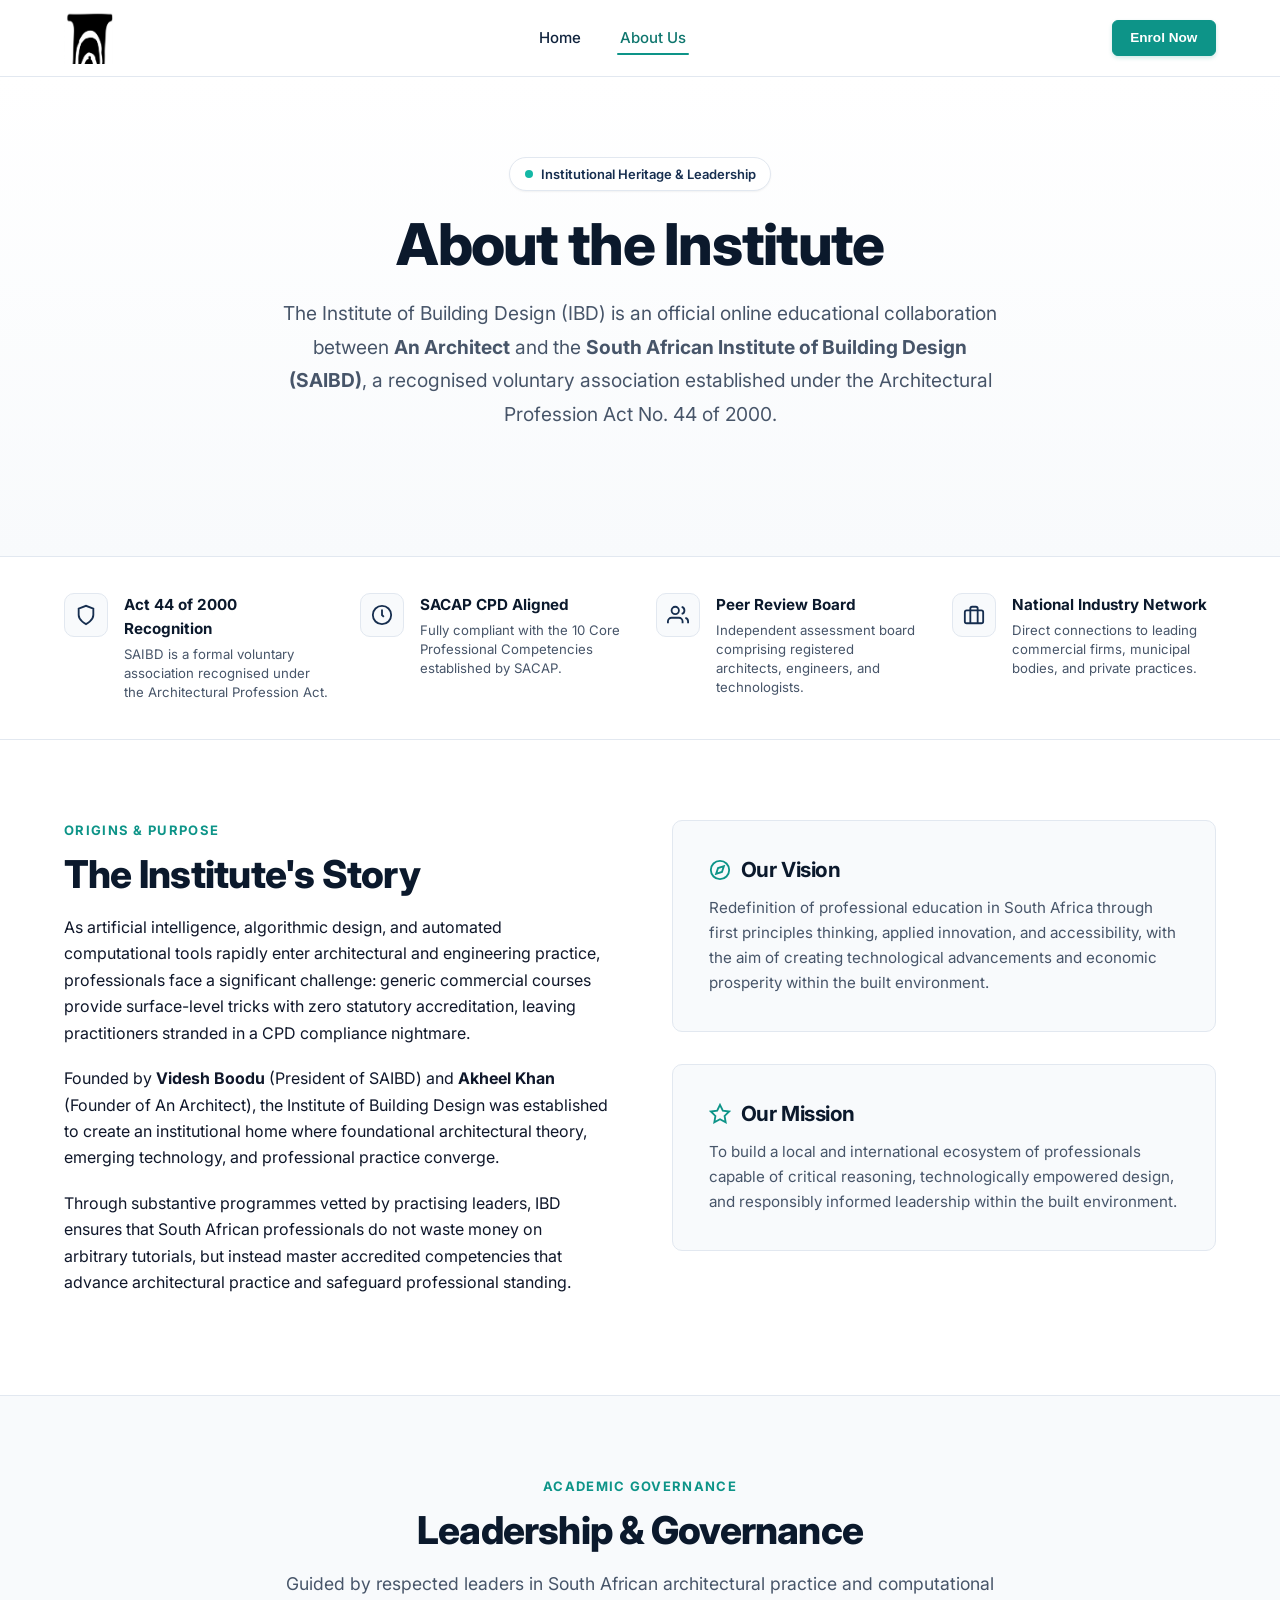
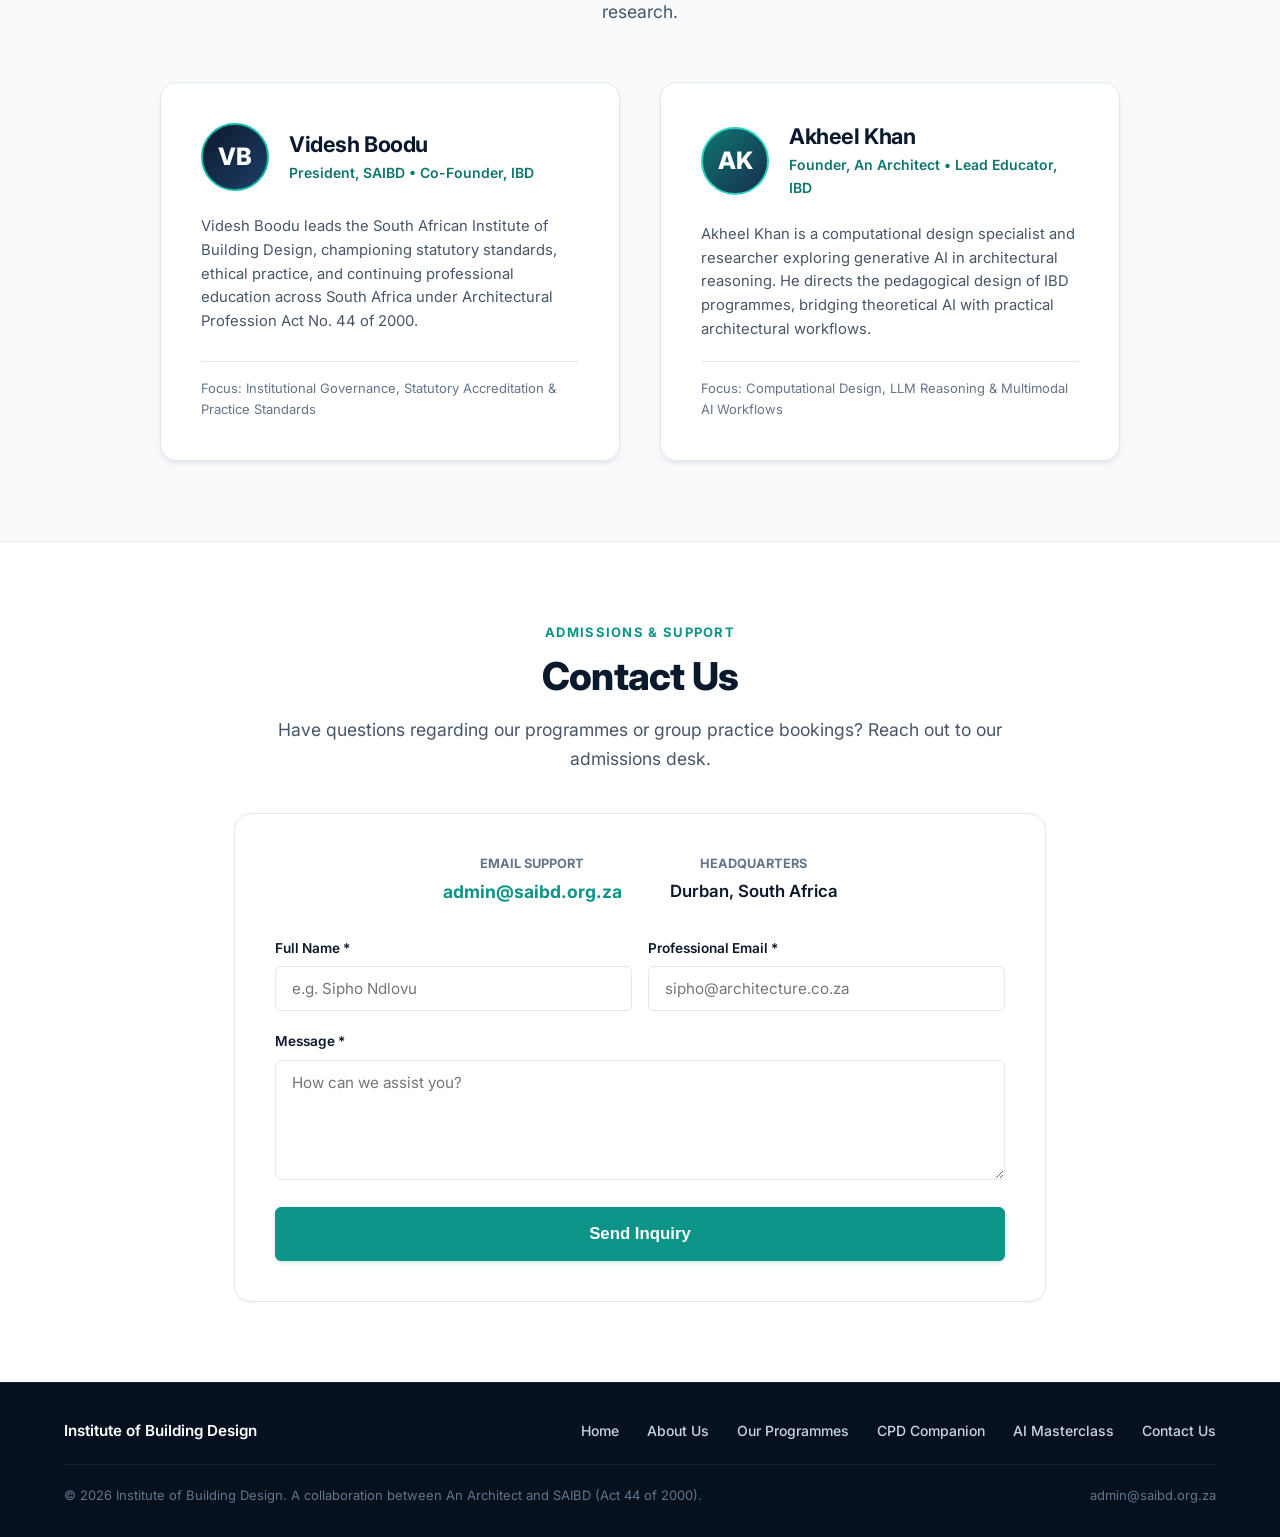
==== about.html @ e6e6883b "Add files via upload" ====
<!DOCTYPE html>
<html lang="en">
<head>
  <meta charset="utf-8">
  <meta name="viewport" content="width=device-width, initial-scale=1, viewport-fit=cover">
  <title>About Us | Institute of Building Design | Collaboration with SAIBD</title>
  <meta name="description" content="Learn about the Institute of Building Design (IBD), an official online educational collaboration between An Architect and the South African Institute of Building Design (SAIBD).">
  <link rel="preconnect" href="https://fonts.googleapis.com">
  <link rel="preconnect" href="https://fonts.gstatic.com" crossorigin>
  <link href="https://fonts.googleapis.com/css2?family=Inter:wght@400;500;600;700;800&display=swap" rel="stylesheet">
  <link rel="stylesheet" href="css/style.css">
</head>
<body>

  <!-- Clean Header: Only Logo on Left, Only Home / About Us / Enrol Now on Right -->
  <header class="site-header">
    <div class="container header-main">
      <a href="index.html" class="brand-logo" aria-label="Institute of Building Design Home">
        <img src="Logo.png" alt="Institute of Building Design Logo" width="160" height="52">
      </a>

      <nav aria-label="Main Navigation">
        <ul class="nav-menu">
          <li><a href="index.html" class="nav-link">Home</a></li>
          <li><a href="about.html" class="nav-link active">About Us</a></li>
        </ul>
      </nav>

      <div class="nav-actions">
        <button class="btn btn-teal btn-sm" data-checkout-trigger="cpd-companion" id="nav-enrol-btn">Enrol Now</button>
        <button class="mobile-toggle" aria-label="Open Mobile Menu">
          <svg width="24" height="24" viewBox="0 0 24 24" fill="none" stroke="currentColor" stroke-width="2">
            <line x1="3" y1="12" x2="21" y2="12"></line>
            <line x1="3" y1="6" x2="21" y2="6"></line>
            <line x1="3" y1="18" x2="21" y2="18"></line>
          </svg>
        </button>
      </div>
    </div>
  </header>

  <!-- Mobile Drawer -->
  <div class="mobile-nav" role="dialog" aria-modal="true" aria-label="Mobile Navigation Drawer">
    <div class="mobile-nav-panel">
      <div class="mobile-nav-header">
        <img src="Logo.png" alt="Logo" style="height:44px;width:auto;">
        <button class="mobile-close" aria-label="Close Mobile Menu" style="background:none;border:none;font-size:1.5rem;cursor:pointer;">&times;</button>
      </div>
      <ul class="mobile-nav-links">
        <li><a href="index.html">Home</a></li>
        <li><a href="about.html" style="color:var(--teal-600);">About Us</a></li>
        <li><a href="#contact">Contact Us</a></li>
      </ul>
      <div style="margin-top:auto;display:flex;flex-direction:column;gap:0.75rem;">
        <button class="btn btn-teal btn-block" data-checkout-trigger="cpd-companion">Enrol Now</button>
        <p style="margin-top:0.75rem;font-size:0.8rem;color:var(--text-light);text-align:center;">
          SAIBD & An Architect Collaboration
        </p>
      </div>
    </div>
  </div>

  <main>
    <!-- About Hero -->
    <section class="hero-wrapper" style="padding:4rem 0 4.5rem;">
      <div class="container hero-content-centered">
        <div class="hero-kicker" style="margin-bottom:1.25rem;">
          <span class="hero-kicker-dot"></span>
          <span>Institutional Heritage & Leadership</span>
        </div>
        <h1 class="hero-title">About the Institute</h1>
        <p class="hero-desc">
          The Institute of Building Design (IBD) is an official online educational collaboration between <strong>An Architect</strong> and the <strong>South African Institute of Building Design (SAIBD)</strong>, a recognised voluntary association established under the Architectural Profession Act No. 44 of 2000.
        </p>
      </div>
    </section>

    <!-- Trust Signals Bar -->
    <section class="trust-bar" id="credentials">
      <div class="container trust-grid">
        <div class="trust-card">
          <div class="trust-icon-box">
            <svg width="22" height="22" viewBox="0 0 24 24" fill="none" stroke="currentColor" stroke-width="2"><path d="M12 22s8-4 8-10V5l-8-3-8 3v7c0 6 8 10 8 10z"></path></svg>
          </div>
          <div>
            <strong>Act 44 of 2000 Recognition</strong>
            <span>SAIBD is a formal voluntary association recognised under the Architectural Profession Act.</span>
          </div>
        </div>
        <div class="trust-card">
          <div class="trust-icon-box">
            <svg width="22" height="22" viewBox="0 0 24 24" fill="none" stroke="currentColor" stroke-width="2"><circle cx="12" cy="12" r="10"></circle><polyline points="12 6 12 12 14 14"></polyline></svg>
          </div>
          <div>
            <strong>SACAP CPD Aligned</strong>
            <span>Fully compliant with the 10 Core Professional Competencies established by SACAP.</span>
          </div>
        </div>
        <div class="trust-card">
          <div class="trust-icon-box">
            <svg width="22" height="22" viewBox="0 0 24 24" fill="none" stroke="currentColor" stroke-width="2"><path d="M17 21v-2a4 4 0 0 0-4-4H5a4 4 0 0 0-4 4v2"></path><circle cx="9" cy="7" r="4"></circle><path d="M23 21v-2a4 4 0 0 0-3-3.87"></path><path d="M16 3.13a4 4 0 0 1 0 7.75"></path></svg>
          </div>
          <div>
            <strong>Peer Review Board</strong>
            <span>Independent assessment board comprising registered architects, engineers, and technologists.</span>
          </div>
        </div>
        <div class="trust-card">
          <div class="trust-icon-box">
            <svg width="22" height="22" viewBox="0 0 24 24" fill="none" stroke="currentColor" stroke-width="2"><rect x="2" y="7" width="20" height="14" rx="2" ry="2"></rect><path d="M16 21V5a2 2 0 0 0-2-2h-4a2 2 0 0 0-2 2v16"></path></svg>
          </div>
          <div>
            <strong>National Industry Network</strong>
            <span>Direct connections to leading commercial firms, municipal bodies, and private practices.</span>
          </div>
        </div>
      </div>
    </section>

    <!-- Story, Vision & Mission -->
    <section class="section">
      <div class="container">
        <div style="display:grid;grid-template-columns:1fr 1fr;gap:4rem;">
          <div>
            <span class="section-eyebrow">Origins & Purpose</span>
            <h2 class="section-title">The Institute's Story</h2>
            <p>
              As artificial intelligence, algorithmic design, and automated computational tools rapidly enter architectural and engineering practice, professionals face a significant challenge: generic commercial courses provide surface-level tricks with zero statutory accreditation, leaving practitioners stranded in a CPD compliance nightmare.
            </p>
            <p>
              Founded by <strong>Videsh Boodu</strong> (President of SAIBD) and <strong>Akheel Khan</strong> (Founder of An Architect), the Institute of Building Design was established to create an institutional home where foundational architectural theory, emerging technology, and professional practice converge.
            </p>
            <p>
              Through substantive programmes vetted by practising leaders, IBD ensures that South African professionals do not waste money on arbitrary tutorials, but instead master accredited competencies that advance architectural practice and safeguard professional standing.
            </p>
          </div>

          <div>
            <div style="background-color:var(--bg-subtle);border:1px solid var(--border-light);border-radius:var(--radius-md);padding:2.25rem;margin-bottom:2rem;">
              <h3 style="font-size:1.3rem;color:var(--navy-900);margin-bottom:0.75rem;display:flex;align-items:center;gap:0.6rem;">
                <svg width="22" height="22" viewBox="0 0 24 24" fill="none" stroke="var(--teal-600)" stroke-width="2"><circle cx="12" cy="12" r="10"></circle><polygon points="16.24 7.76 14.12 14.12 7.76 16.24 9.88 9.88 16.24 7.76"></polygon></svg>
                Our Vision
              </h3>
              <p style="font-size:0.95rem;color:var(--text-muted);margin-bottom:0;">
                Redefinition of professional education in South Africa through first principles thinking, applied innovation, and accessibility, with the aim of creating technological advancements and economic prosperity within the built environment.
              </p>
            </div>

            <div style="background-color:var(--bg-subtle);border:1px solid var(--border-light);border-radius:var(--radius-md);padding:2.25rem;">
              <h3 style="font-size:1.3rem;color:var(--navy-900);margin-bottom:0.75rem;display:flex;align-items:center;gap:0.6rem;">
                <svg width="22" height="22" viewBox="0 0 24 24" fill="none" stroke="var(--teal-600)" stroke-width="2"><polygon points="12 2 15.09 8.26 22 9.27 17 14.14 18.18 21.02 12 17.77 5.82 21.02 7 14.14 2 9.27 8.91 8.26 12 2"></polygon></svg>
                Our Mission
              </h3>
              <p style="font-size:0.95rem;color:var(--text-muted);margin-bottom:0;">
                To build a local and international ecosystem of professionals capable of critical reasoning, technologically empowered design, and responsibly informed leadership within the built environment.
              </p>
            </div>
          </div>
        </div>
      </div>
    </section>

    <!-- Leadership & Faculty -->
    <section class="section section-alt" id="leadership">
      <div class="container">
        <div class="section-header">
          <span class="section-eyebrow">Academic Governance</span>
          <h2 class="section-title">Leadership & Governance</h2>
          <p class="section-subtitle">
            Guided by respected leaders in South African architectural practice and computational research.
          </p>
        </div>

        <div style="display:grid;grid-template-columns:1fr 1fr;gap:2.5rem;max-width:960px;margin:0 auto;">
          <div style="background:#FFFFFF;border:1px solid var(--border-light);border-radius:var(--radius-lg);padding:2.5rem;box-shadow:var(--shadow-md);display:flex;flex-direction:column;">
            <div style="display:flex;align-items:center;gap:1.25rem;margin-bottom:1.5rem;">
              <div style="width:68px;height:68px;border-radius:50%;background:linear-gradient(135deg, var(--navy-900), var(--navy-700));color:#FFFFFF;display:flex;align-items:center;justify-content:center;font-weight:800;font-size:1.5rem;border:2px solid var(--teal-500);flex-shrink:0;">
                VB
              </div>
              <div>
                <h3 style="font-size:1.35rem;margin-bottom:0.25rem;">Videsh Boodu</h3>
                <span style="font-size:0.875rem;font-weight:600;color:var(--teal-700);display:block;">President, SAIBD • Co-Founder, IBD</span>
              </div>
            </div>
            <p style="font-size:0.925rem;color:var(--text-muted);line-height:1.6;margin-bottom:1.25rem;">
              Videsh Boodu leads the South African Institute of Building Design, championing statutory standards, ethical practice, and continuing professional education across South Africa under Architectural Profession Act No. 44 of 2000.
            </p>
            <div style="margin-top:auto;padding-top:1rem;border-top:1px solid var(--border-light);font-size:0.8125rem;color:var(--text-light);">
              Focus: Institutional Governance, Statutory Accreditation & Practice Standards
            </div>
          </div>

          <div style="background:#FFFFFF;border:1px solid var(--border-light);border-radius:var(--radius-lg);padding:2.5rem;box-shadow:var(--shadow-md);display:flex;flex-direction:column;">
            <div style="display:flex;align-items:center;gap:1.25rem;margin-bottom:1.5rem;">
              <div style="width:68px;height:68px;border-radius:50%;background:linear-gradient(135deg, var(--teal-700), var(--navy-800));color:#FFFFFF;display:flex;align-items:center;justify-content:center;font-weight:800;font-size:1.5rem;border:2px solid var(--teal-400);flex-shrink:0;">
                AK
              </div>
              <div>
                <h3 style="font-size:1.35rem;margin-bottom:0.25rem;">Akheel Khan</h3>
                <span style="font-size:0.875rem;font-weight:600;color:var(--teal-700);display:block;">Founder, An Architect • Lead Educator, IBD</span>
              </div>
            </div>
            <p style="font-size:0.925rem;color:var(--text-muted);line-height:1.6;margin-bottom:1.25rem;">
              Akheel Khan is a computational design specialist and researcher exploring generative AI in architectural reasoning. He directs the pedagogical design of IBD programmes, bridging theoretical AI with practical architectural workflows.
            </p>
            <div style="margin-top:auto;padding-top:1rem;border-top:1px solid var(--border-light);font-size:0.8125rem;color:var(--text-light);">
              Focus: Computational Design, LLM Reasoning & Multimodal AI Workflows
            </div>
          </div>
        </div>
      </div>
    </section>

    <!-- CONTACT US SECTION AT THE BOTTOM (Clean, No Urgent EFT Box) -->
    <section class="section" id="contact">
      <div class="container" style="max-width:860px;">
        <div style="text-align:center;margin-bottom:2.5rem;">
          <span class="section-eyebrow">Admissions & Support</span>
          <h2 class="section-title">Contact Us</h2>
          <p class="section-subtitle">
            Have questions regarding our programmes or group practice bookings? Reach out to our admissions desk.
          </p>
        </div>

        <div style="background:#FFFFFF;border:1px solid var(--border-light);border-radius:var(--radius-lg);padding:2.5rem;box-shadow:var(--shadow-sm);">
          <div style="display:flex;justify-content:center;gap:3rem;flex-wrap:wrap;margin-bottom:2rem;text-align:center;">
            <div>
              <span style="font-size:0.8rem;text-transform:uppercase;color:var(--text-light);font-weight:700;display:block;margin-bottom:0.25rem;">Email Support</span>
              <a href="mailto:admin@saibd.org.za" style="font-size:1.1rem;font-weight:700;">admin@saibd.org.za</a>
            </div>
            <div>
              <span style="font-size:0.8rem;text-transform:uppercase;color:var(--text-light);font-weight:700;display:block;margin-bottom:0.25rem;">Headquarters</span>
              <span style="font-size:1.05rem;color:var(--navy-900);font-weight:600;">Durban, South Africa</span>
            </div>
          </div>

          <form id="institute-contact-form">
            <div style="display:grid;grid-template-columns:1fr 1fr;gap:1rem;">
              <div class="form-group">
                <label class="form-label" for="contact-name">Full Name *</label>
                <input type="text" id="contact-name" class="form-control" placeholder="e.g. Sipho Ndlovu" required>
              </div>

              <div class="form-group">
                <label class="form-label" for="contact-email">Professional Email *</label>
                <input type="email" id="contact-email" class="form-control" placeholder="sipho@architecture.co.za" required>
              </div>
            </div>

            <div class="form-group">
              <label class="form-label" for="contact-message">Message *</label>
              <textarea id="contact-message" class="form-control" placeholder="How can we assist you?" required></textarea>
            </div>

            <button type="submit" class="btn btn-teal btn-block btn-lg">Send Inquiry</button>
            <div id="contact-form-response"></div>
          </form>
        </div>
      </div>
    </section>
  </main>

  <!-- Compact Footer (No Logo) -->
  <footer class="site-footer">
    <div class="container">
      <div class="footer-compact">
        <div style="font-weight:600;color:#FFFFFF;font-size:0.95rem;">
          Institute of Building Design
        </div>
        <div class="footer-nav-links">
          <a href="index.html">Home</a>
          <a href="about.html">About Us</a>
          <a href="index.html#programmes">Our Programmes</a>
          <a href="cpd-companion.html">CPD Companion</a>
          <a href="ai-in-the-built-environment.html">AI Masterclass</a>
          <a href="#contact">Contact Us</a>
        </div>
      </div>

      <div class="footer-bottom-copy">
        <div>
          © 2026 Institute of Building Design. A collaboration between An Architect and SAIBD (Act 44 of 2000).
        </div>
        <div>
          <a href="mailto:admin@saibd.org.za" style="color:var(--text-light);">admin@saibd.org.za</a>
        </div>
      </div>
    </div>
  </footer>

  <script src="js/main.js"></script>
</body>
</html>
---- css/style.css ----
/* ==========================================================================
   INSTITUTE OF BUILDING DESIGN (IBD) — DESIGN SYSTEM & STYLESHEET
   Colours: Crisp White, Navy Blue (#0B192C, #132A4A), Teal (#0D9488, #0F766E)
   Typography: Inter (Clean, Academic, Trustworthy)
   ========================================================================== */

:root {
  /* Brand Palette */
  --navy-950: #06101E;
  --navy-900: #0B192C;
  --navy-850: #10233D;
  --navy-800: #162E4F;
  --navy-700: #1E3E66;
  --navy-600: #2C5282;

  --teal-700: #0F766E;
  --teal-600: #0D9488;
  --teal-500: #14B8A6;
  --teal-400: #2DD4BF;
  --teal-100: #CCFBF1;
  --teal-50:  #F0FDFA;

  /* Neutrals & Surfaces */
  --bg-white: #FFFFFF;
  --bg-subtle: #F8FAFC;
  --bg-card: #FFFFFF;
  --bg-alt: #F1F5F9;
  
  --text-main: #0F172A;
  --text-muted: #475569;
  --text-light: #64748B;
  --text-on-dark: #F8FAFC;
  --text-on-dark-muted: #CBD5E1;

  --border-light: #E2E8F0;
  --border-subtle: #EDF2F7;
  --border-dark: #1E3A5F;

  --gold-500: #D97706;
  --gold-100: #FEF3C7;

  /* Shadows */
  --shadow-sm: 0 1px 2px 0 rgba(0, 0, 0, 0.05);
  --shadow-md: 0 4px 6px -1px rgba(11, 25, 44, 0.07), 0 2px 4px -2px rgba(11, 25, 44, 0.05);
  --shadow-lg: 0 10px 15px -3px rgba(11, 25, 44, 0.09), 0 4px 6px -4px rgba(11, 25, 44, 0.04);
  --shadow-xl: 0 20px 25px -5px rgba(11, 25, 44, 0.12), 0 8px 10px -6px rgba(11, 25, 44, 0.06);

  /* Layout */
  --container-max: 1200px;
  --radius-sm: 6px;
  --radius-md: 10px;
  --radius-lg: 16px;
  --radius-full: 9999px;

  --header-height: 76px;
}

/* Base Reset */
*, *::before, *::after {
  box-sizing: border-box;
  margin: 0;
  padding: 0;
}

html {
  font-family: 'Inter', system-ui, -apple-system, BlinkMacSystemFont, "Segoe UI", Roboto, sans-serif;
  color: var(--text-main);
  background-color: var(--bg-white);
  line-height: 1.6;
  font-size: 16px;
  scroll-behavior: smooth;
  -webkit-font-smoothing: antialiased;
  -moz-osx-font-smoothing: grayscale;
}

body {
  min-height: 100vh;
  display: flex;
  flex-direction: column;
  background-color: var(--bg-white);
  color: var(--text-main);
  overflow-x: hidden;
}

img {
  max-width: 100%;
  height: auto;
  display: block;
}

a {
  color: var(--teal-600);
  text-decoration: none;
  transition: color 0.2s ease;
}

a:hover {
  color: var(--teal-700);
}

p {
  margin-bottom: 1.2rem;
  line-height: 1.65;
}

h1, h2, h3, h4, h5, h6 {
  color: var(--navy-900);
  font-weight: 700;
  line-height: 1.25;
  letter-spacing: -0.02em;
  margin-bottom: 0.75rem;
}

h1 { font-size: clamp(2.2rem, 4vw + 1rem, 3.4rem); }
h2 { font-size: clamp(1.75rem, 2.5vw + 0.75rem, 2.5rem); }
h3 { font-size: clamp(1.25rem, 1.5vw + 0.5rem, 1.65rem); }
h4 { font-size: 1.15rem; font-weight: 600; }

/* Container & Sections */
.container {
  width: 100%;
  max-width: var(--container-max);
  margin-left: auto;
  margin-right: auto;
  padding-left: 1.5rem;
  padding-right: 1.5rem;
}

.section {
  padding: 5rem 0;
}

.section-sm {
  padding: 3rem 0;
}

.section-alt {
  background-color: var(--bg-subtle);
  border-top: 1px solid var(--border-light);
  border-bottom: 1px solid var(--border-light);
}

.section-navy {
  background-color: var(--navy-900);
  color: var(--text-on-dark);
}

.section-navy h1, 
.section-navy h2, 
.section-navy h3 {
  color: #FFFFFF;
}

.section-navy p {
  color: var(--text-on-dark-muted);
}

/* Header & Navigation */
.site-header {
  position: sticky;
  top: 0;
  z-index: 100;
  background-color: rgba(255, 255, 255, 0.98);
  backdrop-filter: blur(8px);
  -webkit-backdrop-filter: blur(8px);
  border-bottom: 1px solid var(--border-light);
  transition: box-shadow 0.2s ease;
}

.site-header.scrolled {
  box-shadow: var(--shadow-sm);
}

.header-topbar {
  background-color: var(--navy-950);
  color: var(--text-on-dark-muted);
  font-size: 0.8125rem;
  padding: 0.4rem 0;
  border-bottom: 1px solid rgba(255, 255, 255, 0.08);
}

.topbar-content {
  display: flex;
  justify-content: space-between;
  align-items: center;
  flex-wrap: wrap;
  gap: 0.75rem;
}

.topbar-badge {
  display: inline-flex;
  align-items: center;
  gap: 0.5rem;
}

.topbar-badge span.dot {
  width: 7px;
  height: 7px;
  border-radius: 50%;
  background-color: var(--teal-400);
  display: inline-block;
  box-shadow: 0 0 8px var(--teal-400);
}

.topbar-links {
  display: flex;
  gap: 1.25rem;
  align-items: center;
}

.topbar-links a {
  color: var(--text-on-dark-muted);
  font-size: 0.8125rem;
  transition: color 0.15s ease;
}

.topbar-links a:hover {
  color: #FFFFFF;
}

.header-main {
  display: flex;
  align-items: center;
  justify-content: space-between;
  height: var(--header-height);
}

.brand-logo {
  display: flex;
  align-items: center;
  text-decoration: none;
}

.brand-logo img {
  height: 52px;
  max-height: 56px;
  width: auto;
  display: block;
  object-fit: contain;
}

/* Nav links */
.nav-menu {
  display: flex;
  align-items: center;
  gap: 2rem;
  list-style: none;
}

.nav-link {
  font-size: 0.9375rem;
  font-weight: 500;
  color: var(--navy-850);
  padding: 0.5rem 0.2rem;
  position: relative;
  transition: color 0.2s ease;
}

.nav-link:hover,
.nav-link.active {
  color: var(--teal-700);
}

.nav-link.active::after {
  content: '';
  position: absolute;
  bottom: 0;
  left: 0;
  right: 0;
  height: 2px;
  background-color: var(--teal-600);
  border-radius: 2px;
}

.nav-actions {
  display: flex;
  align-items: center;
  gap: 1rem;
}

.mobile-toggle {
  display: none;
  background: none;
  border: 1px solid var(--border-light);
  border-radius: var(--radius-sm);
  padding: 0.5rem;
  cursor: pointer;
  color: var(--navy-900);
}

/* Mobile drawer */
.mobile-nav {
  position: fixed;
  inset: 0;
  background-color: rgba(6, 16, 30, 0.6);
  z-index: 1000;
  display: none;
  opacity: 0;
  transition: opacity 0.25s ease;
}

.mobile-nav.active {
  display: flex;
  opacity: 1;
}

.mobile-nav-panel {
  width: 85%;
  max-width: 360px;
  background-color: #FFFFFF;
  height: 100%;
  margin-left: auto;
  padding: 1.5rem;
  display: flex;
  flex-direction: column;
  overflow-y: auto;
  box-shadow: -4px 0 24px rgba(0,0,0,0.15);
  transform: translateX(100%);
  transition: transform 0.3s cubic-bezier(0.16, 1, 0.3, 1);
}

.mobile-nav.active .mobile-nav-panel {
  transform: translateX(0);
}

.mobile-nav-header {
  display: flex;
  justify-content: space-between;
  align-items: center;
  margin-bottom: 2rem;
  padding-bottom: 1rem;
  border-bottom: 1px solid var(--border-light);
}

.mobile-nav-links {
  list-style: none;
  display: flex;
  flex-direction: column;
  gap: 1.25rem;
  margin-bottom: 2rem;
}

.mobile-nav-links a {
  font-size: 1.05rem;
  font-weight: 600;
  color: var(--navy-900);
  display: block;
}

/* Buttons */
.btn {
  display: inline-flex;
  align-items: center;
  justify-content: center;
  gap: 0.5rem;
  font-weight: 600;
  font-size: 0.9375rem;
  padding: 0.8rem 1.6rem;
  border-radius: var(--radius-sm);
  border: 1.5px solid transparent;
  cursor: pointer;
  text-decoration: none;
  transition: all 0.2s cubic-bezier(0.16, 1, 0.3, 1);
  white-space: nowrap;
  line-height: 1.2;
}

.btn-sm {
  padding: 0.55rem 1.1rem;
  font-size: 0.85rem;
}

.btn-lg {
  padding: 1rem 2rem;
  font-size: 1.05rem;
}

.btn-teal {
  background-color: var(--teal-600);
  color: #FFFFFF;
  border-color: var(--teal-600);
  box-shadow: 0 2px 4px rgba(13, 148, 136, 0.2);
}

.btn-teal:hover {
  background-color: var(--teal-700);
  border-color: var(--teal-700);
  color: #FFFFFF;
  box-shadow: 0 4px 10px rgba(13, 148, 136, 0.3);
  transform: translateY(-1px);
}

.btn-navy {
  background-color: var(--navy-900);
  color: #FFFFFF;
  border-color: var(--navy-900);
}

.btn-navy:hover {
  background-color: var(--navy-800);
  border-color: var(--navy-800);
  color: #FFFFFF;
  transform: translateY(-1px);
}

.btn-outline {
  background-color: transparent;
  color: var(--navy-900);
  border-color: var(--navy-800);
}

.btn-outline:hover {
  background-color: var(--navy-900);
  color: #FFFFFF;
}

.btn-outline-white {
  background-color: transparent;
  color: #FFFFFF;
  border-color: rgba(255, 255, 255, 0.5);
}

.btn-outline-white:hover {
  background-color: #FFFFFF;
  color: var(--navy-900);
}

.btn-ghost {
  background-color: transparent;
  color: var(--teal-700);
  border-color: transparent;
  padding-left: 0.5rem;
  padding-right: 0.5rem;
}

.btn-ghost:hover {
  color: var(--teal-600);
  background-color: var(--teal-50);
}

.btn-block {
  display: flex;
  width: 100%;
}

/* Badges & Tags */
.badge {
  display: inline-flex;
  align-items: center;
  gap: 0.35rem;
  padding: 0.3rem 0.75rem;
  border-radius: var(--radius-full);
  font-size: 0.75rem;
  font-weight: 700;
  text-transform: uppercase;
  letter-spacing: 0.05em;
}

.badge-teal {
  background-color: var(--teal-50);
  color: var(--teal-700);
  border: 1px solid var(--teal-100);
}

.badge-navy {
  background-color: var(--navy-900);
  color: #FFFFFF;
}

.badge-gold {
  background-color: var(--gold-100);
  color: #92400E;
  border: 1px solid #FDE68A;
}

/* Hero Section */
.hero-wrapper {
  background: linear-gradient(180deg, #FFFFFF 0%, var(--bg-subtle) 100%);
  padding: 4rem 0 5rem;
  border-bottom: 1px solid var(--border-light);
  position: relative;
  overflow: hidden;
}

.hero-grid {
  display: grid;
  grid-template-columns: 1.15fr 0.85fr;
  gap: 3.5rem;
  align-items: center;
}

.hero-kicker {
  display: inline-flex;
  align-items: center;
  gap: 0.5rem;
  padding: 0.35rem 0.9rem;
  background-color: #FFFFFF;
  border: 1px solid var(--border-light);
  border-radius: var(--radius-full);
  font-size: 0.8125rem;
  font-weight: 600;
  color: var(--navy-800);
  margin-bottom: 1.25rem;
  box-shadow: var(--shadow-sm);
}

.hero-kicker-dot {
  width: 8px;
  height: 8px;
  border-radius: 50%;
  background-color: var(--teal-500);
}

.hero-title {
  font-size: clamp(2.35rem, 4.2vw, 3.5rem);
  font-weight: 800;
  color: var(--navy-900);
  line-height: 1.15;
  margin-bottom: 1.25rem;
  letter-spacing: -0.03em;
}

.hero-content-centered {
  max-width: 820px;
  margin: 0 auto;
  text-align: center;
  padding: 1rem 0;
}

.hero-content-centered .hero-title {
  font-size: clamp(2.4rem, 4.5vw, 3.6rem);
  font-weight: 800;
  color: var(--navy-900);
  line-height: 1.15;
  margin-bottom: 1.25rem;
  letter-spacing: -0.03em;
}

.hero-content-centered .hero-desc {
  font-size: 1.2rem;
  line-height: 1.75;
  color: var(--text-muted);
  max-width: 720px;
  margin: 0 auto 2.25rem;
}

.hero-content-centered .hero-cta-group {
  justify-content: center;
  margin-bottom: 2.5rem;
}

.hero-content-centered .hero-trust-list {
  justify-content: center;
  border-top: 1px solid var(--border-light);
  padding-top: 1.5rem;
}

/* Product Notice Boxes */
.ts-and-cs-box {
  background-color: var(--bg-subtle);
  border: 1px solid var(--border-light);
  border-radius: var(--radius-sm);
  padding: 1rem 1.2rem;
  margin: 1.25rem 0;
  font-size: 0.8125rem;
  color: var(--text-muted);
  line-height: 1.55;
}

.ts-and-cs-box strong {
  color: var(--navy-900);
  display: block;
  margin-bottom: 0.35rem;
  font-size: 0.85rem;
}

.urgent-eft-box {
  background-color: #FEF3C7;
  border: 1px solid #FDE68A;
  border-radius: var(--radius-sm);
  padding: 1rem 1.25rem;
  margin-top: 1.25rem;
  font-size: 0.825rem;
  color: #78350F;
  line-height: 1.55;
}

.urgent-eft-box strong {
  color: #92400E;
}

/* Worth Section */
.worth-card-grid {
  display: grid;
  grid-template-columns: repeat(3, 1fr);
  gap: 1.5rem;
  margin-top: 2rem;
}

.worth-card {
  background-color: #FFFFFF;
  border: 1px solid var(--border-light);
  border-radius: var(--radius-md);
  padding: 1.75rem 1.5rem;
  box-shadow: var(--shadow-sm);
}

.worth-card h4 {
  color: var(--navy-900);
  font-size: 1.1rem;
  margin-bottom: 0.6rem;
}

.worth-card p {
  color: var(--text-muted);
  font-size: 0.9rem;
  line-height: 1.55;
  margin-bottom: 0;
}

@media (max-width: 860px) {
  .worth-card-grid {
    grid-template-columns: 1fr;
  }
}

.hero-image-frame:hover img {
  transform: scale(1.02);
}

.hero-floating-card {
  position: absolute;
  bottom: -20px;
  left: -20px;
  background-color: #FFFFFF;
  border: 1px solid var(--border-light);
  border-radius: var(--radius-md);
  padding: 1.2rem 1.4rem;
  box-shadow: var(--shadow-lg);
  max-width: 290px;
  z-index: 2;
}

.floating-card-header {
  display: flex;
  align-items: center;
  gap: 0.6rem;
  margin-bottom: 0.5rem;
}

.floating-card-icon {
  width: 32px;
  height: 32px;
  background-color: var(--teal-50);
  border-radius: 50%;
  display: flex;
  align-items: center;
  justify-content: center;
  color: var(--teal-600);
}

.floating-card-title {
  font-size: 0.9rem;
  font-weight: 700;
  color: var(--navy-900);
}

.floating-card-text {
  font-size: 0.8rem;
  color: var(--text-muted);
  line-height: 1.4;
  margin-bottom: 0;
}

/* Trust Bar */
.trust-bar {
  background-color: #FFFFFF;
  border-bottom: 1px solid var(--border-light);
  padding: 2.25rem 0;
}

.trust-grid {
  display: grid;
  grid-template-columns: repeat(4, 1fr);
  gap: 2rem;
}

.trust-card {
  display: flex;
  align-items: flex-start;
  gap: 1rem;
}

.trust-icon-box {
  width: 44px;
  height: 44px;
  flex-shrink: 0;
  background-color: var(--bg-subtle);
  border: 1px solid var(--border-light);
  border-radius: var(--radius-md);
  display: flex;
  align-items: center;
  justify-content: center;
  color: var(--navy-800);
}

.trust-card strong {
  display: block;
  font-size: 0.95rem;
  color: var(--navy-900);
  font-weight: 700;
  margin-bottom: 0.25rem;
}

.trust-card span {
  font-size: 0.825rem;
  color: var(--text-muted);
  line-height: 1.45;
  display: block;
}

/* Section Headers */
.section-header {
  text-align: center;
  max-width: 760px;
  margin: 0 auto 3.5rem;
}

.section-header.text-left {
  text-align: left;
  margin-left: 0;
}

.section-eyebrow {
  font-size: 0.8125rem;
  font-weight: 700;
  text-transform: uppercase;
  letter-spacing: 0.1em;
  color: var(--teal-600);
  margin-bottom: 0.6rem;
  display: block;
}

.section-title {
  font-size: clamp(1.85rem, 3vw, 2.5rem);
  font-weight: 800;
  margin-bottom: 1rem;
}

.section-subtitle {
  font-size: 1.1rem;
  color: var(--text-muted);
  line-height: 1.6;
}

/* Products Section */
.pricing-grid {
  display: grid;
  grid-template-columns: 1fr 1.05fr;
  gap: 2rem;
  align-items: stretch;
}

.product-card {
  background-color: #FFFFFF;
  border: 1px solid var(--border-light);
  border-radius: var(--radius-lg);
  padding: 2.75rem 2.25rem;
  display: flex;
  flex-direction: column;
  position: relative;
  box-shadow: var(--shadow-md);
  transition: transform 0.2s ease, box-shadow 0.2s ease, border-color 0.2s ease;
}

.product-card:hover {
  transform: translateY(-4px);
  box-shadow: var(--shadow-xl);
}

.product-card.featured {
  border: 2px solid var(--teal-600);
  box-shadow: var(--shadow-lg);
}

.featured-ribbon {
  position: absolute;
  top: -14px;
  left: 50%;
  transform: translateX(-50%);
  background: linear-gradient(135deg, var(--teal-600), var(--teal-700));
  color: #FFFFFF;
  font-size: 0.75rem;
  font-weight: 800;
  text-transform: uppercase;
  letter-spacing: 0.08em;
  padding: 0.35rem 1.25rem;
  border-radius: var(--radius-full);
  box-shadow: 0 4px 10px rgba(13, 148, 136, 0.3);
}

.product-header {
  margin-bottom: 1.5rem;
  border-bottom: 1px solid var(--border-light);
  padding-bottom: 1.5rem;
}

.product-tag {
  font-size: 0.8125rem;
  font-weight: 700;
  color: var(--teal-700);
  text-transform: uppercase;
  letter-spacing: 0.05em;
  margin-bottom: 0.5rem;
  display: block;
}

.product-card h3 {
  font-size: 1.65rem;
  margin-bottom: 0.5rem;
}

.product-desc {
  font-size: 0.925rem;
  color: var(--text-muted);
  line-height: 1.5;
  margin-bottom: 1.25rem;
}

.price-display {
  display: flex;
  align-items: baseline;
  gap: 0.5rem;
  margin-bottom: 0.35rem;
}

.price-val {
  font-size: 3rem;
  font-weight: 800;
  color: var(--navy-900);
  line-height: 1;
  letter-spacing: -0.03em;
}

.price-unit {
  font-size: 0.95rem;
  color: var(--text-light);
  font-weight: 500;
}

.price-note {
  font-size: 0.85rem;
  color: var(--teal-700);
  font-weight: 600;
  display: block;
}

.product-features-title {
  font-size: 0.85rem;
  font-weight: 700;
  text-transform: uppercase;
  letter-spacing: 0.06em;
  color: var(--navy-900);
  margin-bottom: 1rem;
}

.feature-list {
  list-style: none;
  margin-bottom: 2rem;
  display: flex;
  flex-direction: column;
  gap: 0.85rem;
}

.feature-item {
  display: flex;
  align-items: flex-start;
  gap: 0.75rem;
  font-size: 0.9375rem;
  color: var(--navy-850);
  line-height: 1.45;
}

.feature-icon {
  width: 18px;
  height: 18px;
  flex-shrink: 0;
  color: var(--teal-600);
  margin-top: 2px;
}

.product-actions {
  margin-top: auto;
  display: flex;
  flex-direction: column;
  gap: 0.75rem;
}

.product-guarantee {
  font-size: 0.8rem;
  color: var(--text-light);
  text-align: center;
  display: flex;
  align-items: center;
  justify-content: center;
  gap: 0.4rem;
  margin-top: 0.75rem;
}

/* Payment Plan / Options Table */
.payment-options-banner {
  margin-top: 3.5rem;
  background-color: #FFFFFF;
  border: 1px solid var(--border-light);
  border-radius: var(--radius-md);
  padding: 2rem;
  box-shadow: var(--shadow-sm);
}

.table-responsive {
  width: 100%;
  overflow-x: auto;
  -webkit-overflow-scrolling: touch;
}

.custom-table {
  width: 100%;
  border-collapse: collapse;
  text-align: left;
  font-size: 0.9375rem;
}

.custom-table th {
  padding: 1rem 1.25rem;
  background-color: var(--bg-subtle);
  color: var(--navy-900);
  font-weight: 700;
  border-bottom: 1px solid var(--border-light);
}

.custom-table td {
  padding: 1.1rem 1.25rem;
  border-bottom: 1px solid var(--border-light);
  color: var(--navy-850);
  vertical-align: top;
}

.custom-table tr:last-child td {
  border-bottom: none;
}

/* Benefits Grid */
.benefits-grid {
  display: grid;
  grid-template-columns: repeat(3, 1fr);
  gap: 2rem;
}

.benefit-card {
  background-color: #FFFFFF;
  border: 1px solid var(--border-light);
  border-radius: var(--radius-md);
  padding: 2.25rem 1.75rem;
  transition: transform 0.2s ease, box-shadow 0.2s ease;
}

.benefit-card:hover {
  transform: translateY(-3px);
  box-shadow: var(--shadow-md);
  border-color: var(--teal-200);
}

.benefit-icon-wrapper {
  width: 52px;
  height: 52px;
  background-color: var(--teal-50);
  border: 1px solid var(--teal-100);
  border-radius: var(--radius-md);
  display: flex;
  align-items: center;
  justify-content: center;
  color: var(--teal-700);
  margin-bottom: 1.25rem;
}

.benefit-card h4 {
  font-size: 1.2rem;
  margin-bottom: 0.6rem;
  color: var(--navy-900);
}

.benefit-card p {
  font-size: 0.925rem;
  color: var(--text-muted);
  line-height: 1.55;
  margin-bottom: 0;
}

/* Testimonials */
.testimonials-grid {
  display: grid;
  grid-template-columns: repeat(3, 1fr);
  gap: 2rem;
}

.testimonial-card {
  background-color: #FFFFFF;
  border: 1px solid var(--border-light);
  border-radius: var(--radius-lg);
  padding: 2rem;
  box-shadow: var(--shadow-sm);
  display: flex;
  flex-direction: column;
  justify-content: space-between;
}

.testimonial-quote {
  font-size: 0.95rem;
  color: var(--navy-850);
  line-height: 1.65;
  margin-bottom: 1.5rem;
  font-style: italic;
  position: relative;
}

.testimonial-author {
  display: flex;
  align-items: center;
  gap: 0.85rem;
  border-top: 1px solid var(--border-light);
  padding-top: 1.25rem;
}

.author-avatar {
  width: 44px;
  height: 44px;
  border-radius: 50%;
  background-color: var(--navy-800);
  color: #FFFFFF;
  display: flex;
  align-items: center;
  justify-content: center;
  font-weight: 700;
  font-size: 0.95rem;
  flex-shrink: 0;
}

.author-name {
  font-size: 0.925rem;
  font-weight: 700;
  color: var(--navy-900);
  display: block;
}

.author-role {
  font-size: 0.8rem;
  color: var(--text-light);
  display: block;
}

.rating-stars {
  color: #F59E0B;
  display: flex;
  gap: 2px;
  margin-bottom: 1rem;
}

/* FAQ Accordion */
.faq-container {
  max-width: 840px;
  margin: 0 auto;
}

.faq-item {
  background-color: #FFFFFF;
  border: 1px solid var(--border-light);
  border-radius: var(--radius-md);
  margin-bottom: 1rem;
  overflow: hidden;
  transition: border-color 0.2s ease;
}

.faq-item:hover {
  border-color: var(--teal-500);
}

.faq-question {
  width: 100%;
  text-align: left;
  padding: 1.35rem 1.6rem;
  background: none;
  border: none;
  cursor: pointer;
  display: flex;
  justify-content: space-between;
  align-items: center;
  font-size: 1.05rem;
  font-weight: 700;
  color: var(--navy-900);
  font-family: inherit;
}

.faq-icon {
  width: 24px;
  height: 24px;
  flex-shrink: 0;
  display: flex;
  align-items: center;
  justify-content: center;
  transition: transform 0.25s ease;
  color: var(--teal-600);
}

.faq-item.active .faq-icon {
  transform: rotate(180deg);
}

.faq-answer {
  max-height: 0;
  overflow: hidden;
  transition: max-height 0.3s cubic-bezier(0, 1, 0, 1);
}

.faq-answer-inner {
  padding: 0 1.6rem 1.4rem;
  color: var(--text-muted);
  font-size: 0.95rem;
  line-height: 1.65;
}

/* CTA Final Section */
.cta-banner {
  background: linear-gradient(135deg, var(--navy-950) 0%, var(--navy-900) 50%, var(--navy-800) 100%);
  color: #FFFFFF;
  border-radius: var(--radius-lg);
  padding: 4.5rem 3rem;
  text-align: center;
  position: relative;
  overflow: hidden;
  box-shadow: var(--shadow-xl);
}

.cta-banner::before {
  content: '';
  position: absolute;
  top: -50%;
  right: -20%;
  width: 500px;
  height: 500px;
  background: radial-gradient(circle, rgba(13, 148, 136, 0.2) 0%, transparent 70%);
  border-radius: 50%;
  pointer-events: none;
}

.cta-banner h2 {
  color: #FFFFFF;
  font-size: clamp(2rem, 3.5vw, 2.75rem);
  margin-bottom: 1rem;
}

.cta-banner p {
  color: var(--text-on-dark-muted);
  font-size: 1.15rem;
  max-width: 650px;
  margin: 0 auto 2.25rem;
}

.cta-actions {
  display: flex;
  justify-content: center;
  flex-wrap: wrap;
  gap: 1.25rem;
}

/* Payment Comparison Box (Requirement 4) */
.payment-compare-card {
  background-color: #FFFFFF;
  border: 1px solid var(--border-light);
  border-radius: var(--radius-lg);
  padding: 2.5rem;
  box-shadow: var(--shadow-md);
  margin-top: 3.5rem;
}

.provider-grid {
  display: grid;
  grid-template-columns: repeat(3, 1fr);
  gap: 1.5rem;
  margin-top: 2rem;
}

.provider-card {
  border: 1px solid var(--border-light);
  border-radius: var(--radius-md);
  padding: 1.75rem 1.5rem;
  background-color: var(--bg-subtle);
  display: flex;
  flex-direction: column;
  position: relative;
}

.provider-card.recommended {
  border: 2px solid var(--teal-600);
  background-color: #FFFFFF;
}

.provider-name {
  font-size: 1.25rem;
  font-weight: 800;
  color: var(--navy-900);
  margin-bottom: 0.35rem;
  display: flex;
  align-items: center;
  justify-content: space-between;
}

.provider-payout {
  font-size: 0.85rem;
  font-weight: 700;
  color: var(--teal-700);
  margin-bottom: 1rem;
}

.provider-payout.warning {
  color: #B45309;
}

.provider-meta-list {
  list-style: none;
  font-size: 0.85rem;
  color: var(--text-muted);
  display: flex;
  flex-direction: column;
  gap: 0.6rem;
  margin-bottom: 1.5rem;
}

/* Checkout Drawer / Modal (Requirement 5) */
.checkout-modal {
  position: fixed;
  inset: 0;
  background-color: rgba(6, 16, 30, 0.7);
  backdrop-filter: blur(4px);
  z-index: 2000;
  display: none;
  align-items: center;
  justify-content: center;
  padding: 1.5rem;
}

.checkout-modal.active {
  display: flex;
  animation: fadeIn 0.2s ease;
}

.checkout-dialog {
  background-color: #FFFFFF;
  width: 100%;
  max-width: 620px;
  max-height: 92vh;
  border-radius: var(--radius-lg);
  box-shadow: var(--shadow-xl);
  overflow-y: auto;
  position: relative;
  border: 1px solid var(--border-light);
}

.checkout-header {
  padding: 1.5rem 2rem;
  border-bottom: 1px solid var(--border-light);
  display: flex;
  justify-content: space-between;
  align-items: center;
  background-color: var(--bg-subtle);
}

.checkout-header h3 {
  font-size: 1.25rem;
  margin-bottom: 0;
}

.checkout-close-btn {
  background: none;
  border: none;
  font-size: 1.5rem;
  cursor: pointer;
  color: var(--text-light);
  line-height: 1;
}

.checkout-body {
  padding: 2rem;
}

.checkout-step {
  margin-bottom: 1.75rem;
}

.step-label {
  font-size: 0.8125rem;
  font-weight: 700;
  text-transform: uppercase;
  letter-spacing: 0.05em;
  color: var(--navy-900);
  margin-bottom: 0.75rem;
  display: flex;
  align-items: center;
  gap: 0.5rem;
}

.step-number {
  width: 20px;
  height: 20px;
  border-radius: 50%;
  background-color: var(--teal-600);
  color: #FFFFFF;
  display: inline-flex;
  align-items: center;
  justify-content: center;
  font-size: 0.75rem;
}

.product-select-group {
  display: grid;
  grid-template-columns: 1fr 1fr;
  gap: 1rem;
}

.product-option-radio {
  border: 1.5px solid var(--border-light);
  border-radius: var(--radius-md);
  padding: 1rem;
  cursor: pointer;
  transition: all 0.2s ease;
  display: block;
}

.product-option-radio input {
  display: none;
}

.product-option-radio.selected,
.product-option-radio:has(input:checked) {
  border-color: var(--teal-600);
  background-color: var(--teal-50);
}

.radio-title {
  font-size: 0.925rem;
  font-weight: 700;
  color: var(--navy-900);
  display: block;
  margin-bottom: 0.25rem;
}

.radio-price {
  font-size: 1.2rem;
  font-weight: 800;
  color: var(--teal-700);
}

/* Gateway Radio Options */
.gateway-grid {
  display: grid;
  grid-template-columns: repeat(3, 1fr);
  gap: 0.75rem;
}

.gateway-option {
  border: 1.5px solid var(--border-light);
  border-radius: var(--radius-md);
  padding: 0.85rem 0.6rem;
  text-align: center;
  cursor: pointer;
  transition: all 0.2s ease;
  display: flex;
  flex-direction: column;
  align-items: center;
  gap: 0.4rem;
}

.gateway-option input {
  display: none;
}

.gateway-option.selected,
.gateway-option:has(input:checked) {
  border-color: var(--teal-600);
  background-color: var(--teal-50);
}

.gateway-badge {
  font-size: 0.7rem;
  font-weight: 600;
  color: var(--teal-700);
}

.checkout-summary-box {
  background-color: var(--bg-subtle);
  border: 1px solid var(--border-light);
  border-radius: var(--radius-md);
  padding: 1.25rem;
  margin-bottom: 1.75rem;
}

.summary-row {
  display: flex;
  justify-content: space-between;
  font-size: 0.9rem;
  color: var(--text-muted);
  margin-bottom: 0.5rem;
}

.summary-row.total {
  font-size: 1.15rem;
  font-weight: 800;
  color: var(--navy-900);
  border-top: 1px solid var(--border-light);
  padding-top: 0.75rem;
  margin-top: 0.75rem;
  margin-bottom: 0;
}

/* Forms */
.form-group {
  margin-bottom: 1.25rem;
}

.form-label {
  display: block;
  font-size: 0.85rem;
  font-weight: 600;
  color: var(--navy-900);
  margin-bottom: 0.4rem;
}

.form-control {
  width: 100%;
  padding: 0.75rem 1rem;
  font-size: 0.95rem;
  font-family: inherit;
  border: 1.5px solid var(--border-light);
  border-radius: var(--radius-sm);
  background-color: #FFFFFF;
  color: var(--navy-900);
  transition: border-color 0.2s ease, box-shadow 0.2s ease;
}

.form-control:focus {
  outline: none;
  border-color: var(--teal-600);
  box-shadow: 0 0 0 3px rgba(13, 148, 136, 0.15);
}

textarea.form-control {
  min-height: 120px;
  resize: vertical;
}

/* Footer - Compact & Clean without Logo */
.site-footer {
  background-color: var(--navy-950);
  color: var(--text-on-dark-muted);
  padding: 2.25rem 0 2rem;
  border-top: 1px solid rgba(255, 255, 255, 0.08);
  font-size: 0.875rem;
}

.footer-compact {
  display: flex;
  justify-content: space-between;
  align-items: center;
  flex-wrap: wrap;
  gap: 1.5rem;
}

.footer-nav-links {
  display: flex;
  gap: 1.75rem;
  flex-wrap: wrap;
  font-weight: 500;
}

.footer-nav-links a {
  color: var(--text-on-dark-muted);
  transition: color 0.15s ease;
}

.footer-nav-links a:hover {
  color: #FFFFFF;
}

.footer-bottom-copy {
  margin-top: 1.25rem;
  padding-top: 1.25rem;
  border-top: 1px solid rgba(255, 255, 255, 0.07);
  font-size: 0.8125rem;
  color: var(--text-light);
  display: flex;
  justify-content: space-between;
  align-items: center;
  flex-wrap: wrap;
  gap: 1rem;
}

.footer-grid {
  display: none;
}

/* Keyframes */
@keyframes fadeIn {
  from { opacity: 0; }
  to { opacity: 1; }
}

/* Responsive Media Queries */
@media (max-width: 1024px) {
  .hero-grid {
    grid-template-columns: 1fr;
    gap: 3rem;
  }
  .hero-image-frame img {
    height: 380px;
  }
  .trust-grid {
    grid-template-columns: repeat(2, 1fr);
  }
  .pricing-grid {
    grid-template-columns: 1fr;
  }
  .benefits-grid,
  .testimonials-grid,
  .provider-grid {
    grid-template-columns: 1fr;
  }
  .footer-grid {
    grid-template-columns: 1fr 1fr;
  }
}

@media (max-width: 768px) {
  .nav-menu,
  .nav-actions .btn:not(.btn-mobile-visible) {
    display: none;
  }
  .mobile-toggle {
    display: block;
  }
  .hero-floating-card {
    position: static;
    max-width: 100%;
    margin-top: 1rem;
  }
  .trust-grid {
    grid-template-columns: 1fr;
  }
  .product-select-group,
  .gateway-grid {
    grid-template-columns: 1fr;
  }
  .footer-grid {
    grid-template-columns: 1fr;
  }
  .cta-banner {
    padding: 3rem 1.5rem;
  }
}
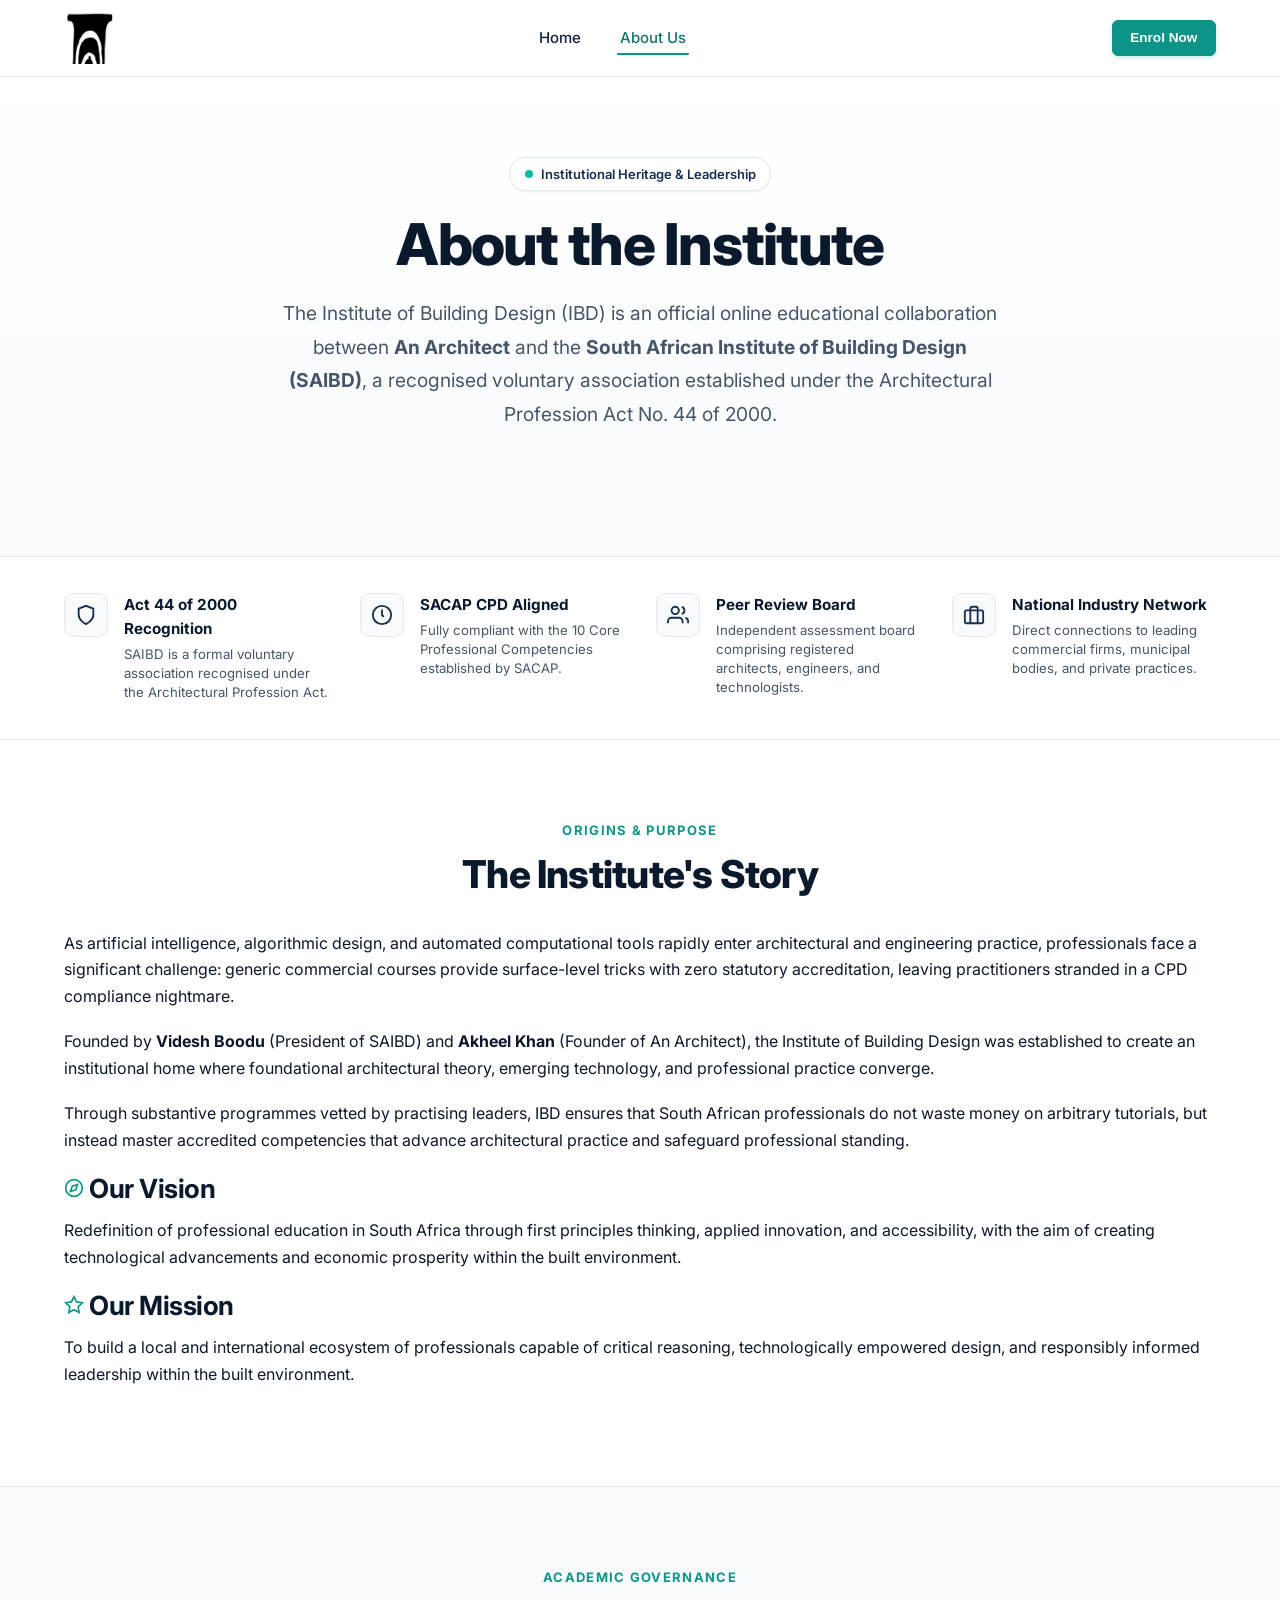
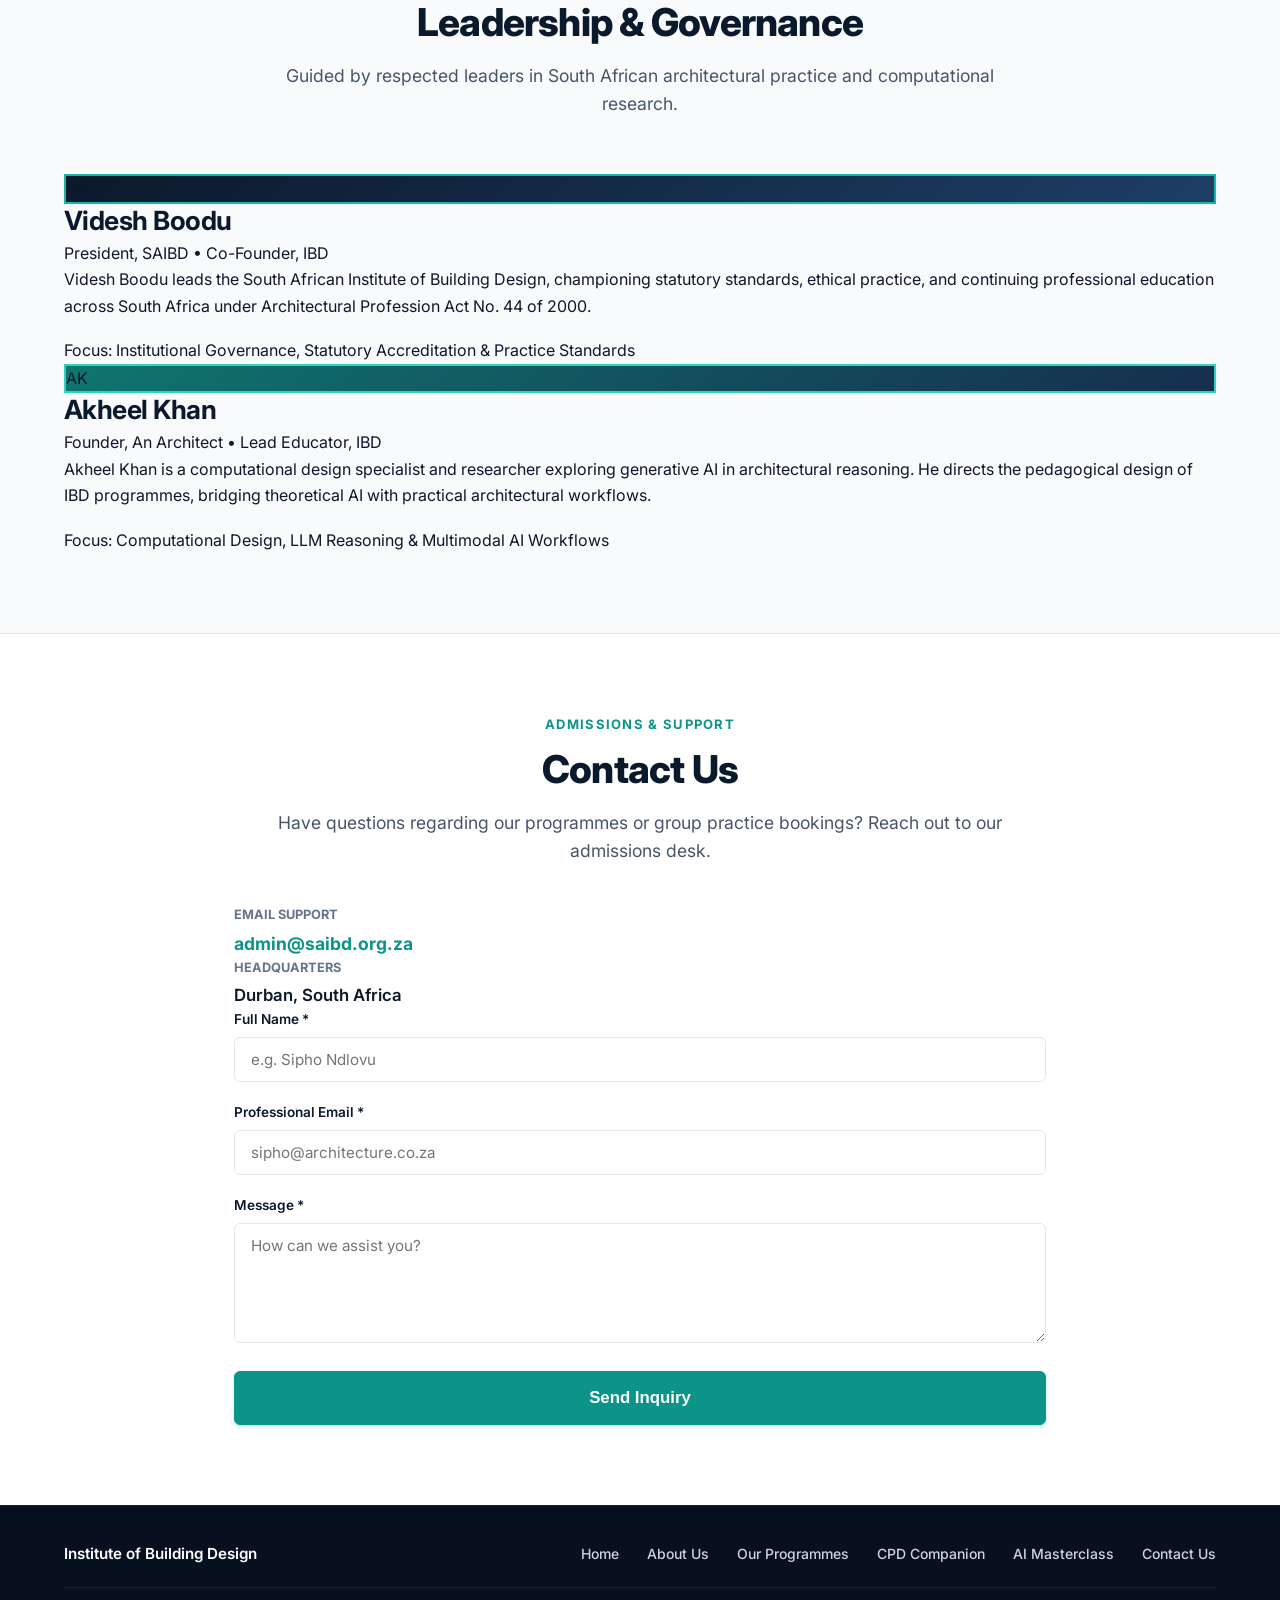
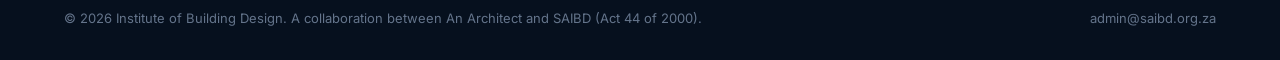
==== commit 0205f238: "Add files via upload" ====
--- a/about.html
+++ b/about.html
@@ -120,10 +120,13 @@
     <!-- Story, Vision & Mission -->
     <section class="section">
       <div class="container">
-        <div style="display:grid;grid-template-columns:1fr 1fr;gap:4rem;">
-          <div>
+        <div class="story-wrapper">
+          <div style="text-align:center;max-width:760px;margin:0 auto 2rem;">
             <span class="section-eyebrow">Origins & Purpose</span>
             <h2 class="section-title">The Institute's Story</h2>
+          </div>
+          
+          <div class="story-body">
             <p>
               As artificial intelligence, algorithmic design, and automated computational tools rapidly enter architectural and engineering practice, professionals face a significant challenge: generic commercial courses provide surface-level tricks with zero statutory accreditation, leaving practitioners stranded in a CPD compliance nightmare.
             </p>
@@ -135,23 +138,24 @@
             </p>
           </div>
 
-          <div>
-            <div style="background-color:var(--bg-subtle);border:1px solid var(--border-light);border-radius:var(--radius-md);padding:2.25rem;margin-bottom:2rem;">
-              <h3 style="font-size:1.3rem;color:var(--navy-900);margin-bottom:0.75rem;display:flex;align-items:center;gap:0.6rem;">
-                <svg width="22" height="22" viewBox="0 0 24 24" fill="none" stroke="var(--teal-600)" stroke-width="2"><circle cx="12" cy="12" r="10"></circle><polygon points="16.24 7.76 14.12 14.12 7.76 16.24 9.88 9.88 16.24 7.76"></polygon></svg>
+          <!-- Vision & Mission Directly Under the Institute's Story -->
+          <div class="vision-mission-cards">
+            <div class="vision-card">
+              <h3 class="vision-card-title">
+                <svg width="20" height="20" viewBox="0 0 24 24" fill="none" stroke="var(--teal-600)" stroke-width="2"><circle cx="12" cy="12" r="10"></circle><polygon points="16.24 7.76 14.12 14.12 7.76 16.24 9.88 9.88 16.24 7.76"></polygon></svg>
                 Our Vision
               </h3>
-              <p style="font-size:0.95rem;color:var(--text-muted);margin-bottom:0;">
+              <p class="vision-card-text">
                 Redefinition of professional education in South Africa through first principles thinking, applied innovation, and accessibility, with the aim of creating technological advancements and economic prosperity within the built environment.
               </p>
             </div>
 
-            <div style="background-color:var(--bg-subtle);border:1px solid var(--border-light);border-radius:var(--radius-md);padding:2.25rem;">
-              <h3 style="font-size:1.3rem;color:var(--navy-900);margin-bottom:0.75rem;display:flex;align-items:center;gap:0.6rem;">
-                <svg width="22" height="22" viewBox="0 0 24 24" fill="none" stroke="var(--teal-600)" stroke-width="2"><polygon points="12 2 15.09 8.26 22 9.27 17 14.14 18.18 21.02 12 17.77 5.82 21.02 7 14.14 2 9.27 8.91 8.26 12 2"></polygon></svg>
+            <div class="mission-card">
+              <h3 class="mission-card-title">
+                <svg width="20" height="20" viewBox="0 0 24 24" fill="none" stroke="var(--teal-600)" stroke-width="2"><polygon points="12 2 15.09 8.26 22 9.27 17 14.14 18.18 21.02 12 17.77 5.82 21.02 7 14.14 2 9.27 8.91 8.26 12 2"></polygon></svg>
                 Our Mission
               </h3>
-              <p style="font-size:0.95rem;color:var(--text-muted);margin-bottom:0;">
+              <p class="mission-card-text">
                 To build a local and international ecosystem of professionals capable of critical reasoning, technologically empowered design, and responsibly informed leadership within the built environment.
               </p>
             </div>
@@ -171,39 +175,39 @@
           </p>
         </div>
 
-        <div style="display:grid;grid-template-columns:1fr 1fr;gap:2.5rem;max-width:960px;margin:0 auto;">
-          <div style="background:#FFFFFF;border:1px solid var(--border-light);border-radius:var(--radius-lg);padding:2.5rem;box-shadow:var(--shadow-md);display:flex;flex-direction:column;">
-            <div style="display:flex;align-items:center;gap:1.25rem;margin-bottom:1.5rem;">
-              <div style="width:68px;height:68px;border-radius:50%;background:linear-gradient(135deg, var(--navy-900), var(--navy-700));color:#FFFFFF;display:flex;align-items:center;justify-content:center;font-weight:800;font-size:1.5rem;border:2px solid var(--teal-500);flex-shrink:0;">
+        <div class="leadership-grid">
+          <div class="leadership-card">
+            <div class="leadership-card-header">
+              <div class="leadership-avatar" style="background:linear-gradient(135deg, var(--navy-900), var(--navy-700));border:2px solid var(--teal-500);">
                 VB
               </div>
               <div>
-                <h3 style="font-size:1.35rem;margin-bottom:0.25rem;">Videsh Boodu</h3>
-                <span style="font-size:0.875rem;font-weight:600;color:var(--teal-700);display:block;">President, SAIBD • Co-Founder, IBD</span>
-              </div>
-            </div>
-            <p style="font-size:0.925rem;color:var(--text-muted);line-height:1.6;margin-bottom:1.25rem;">
+                <h3 style="margin-bottom:0.25rem;">Videsh Boodu</h3>
+                <span class="leadership-role">President, SAIBD • Co-Founder, IBD</span>
+              </div>
+            </div>
+            <p class="leadership-bio">
               Videsh Boodu leads the South African Institute of Building Design, championing statutory standards, ethical practice, and continuing professional education across South Africa under Architectural Profession Act No. 44 of 2000.
             </p>
-            <div style="margin-top:auto;padding-top:1rem;border-top:1px solid var(--border-light);font-size:0.8125rem;color:var(--text-light);">
+            <div class="leadership-focus">
               Focus: Institutional Governance, Statutory Accreditation & Practice Standards
             </div>
           </div>
 
-          <div style="background:#FFFFFF;border:1px solid var(--border-light);border-radius:var(--radius-lg);padding:2.5rem;box-shadow:var(--shadow-md);display:flex;flex-direction:column;">
-            <div style="display:flex;align-items:center;gap:1.25rem;margin-bottom:1.5rem;">
-              <div style="width:68px;height:68px;border-radius:50%;background:linear-gradient(135deg, var(--teal-700), var(--navy-800));color:#FFFFFF;display:flex;align-items:center;justify-content:center;font-weight:800;font-size:1.5rem;border:2px solid var(--teal-400);flex-shrink:0;">
+          <div class="leadership-card">
+            <div class="leadership-card-header">
+              <div class="leadership-avatar" style="background:linear-gradient(135deg, var(--teal-700), var(--navy-800));border:2px solid var(--teal-400);">
                 AK
               </div>
               <div>
-                <h3 style="font-size:1.35rem;margin-bottom:0.25rem;">Akheel Khan</h3>
-                <span style="font-size:0.875rem;font-weight:600;color:var(--teal-700);display:block;">Founder, An Architect • Lead Educator, IBD</span>
-              </div>
-            </div>
-            <p style="font-size:0.925rem;color:var(--text-muted);line-height:1.6;margin-bottom:1.25rem;">
+                <h3 style="margin-bottom:0.25rem;">Akheel Khan</h3>
+                <span class="leadership-role">Founder, An Architect • Lead Educator, IBD</span>
+              </div>
+            </div>
+            <p class="leadership-bio">
               Akheel Khan is a computational design specialist and researcher exploring generative AI in architectural reasoning. He directs the pedagogical design of IBD programmes, bridging theoretical AI with practical architectural workflows.
             </p>
-            <div style="margin-top:auto;padding-top:1rem;border-top:1px solid var(--border-light);font-size:0.8125rem;color:var(--text-light);">
+            <div class="leadership-focus">
               Focus: Computational Design, LLM Reasoning & Multimodal AI Workflows
             </div>
           </div>
@@ -222,8 +226,8 @@
           </p>
         </div>
 
-        <div style="background:#FFFFFF;border:1px solid var(--border-light);border-radius:var(--radius-lg);padding:2.5rem;box-shadow:var(--shadow-sm);">
-          <div style="display:flex;justify-content:center;gap:3rem;flex-wrap:wrap;margin-bottom:2rem;text-align:center;">
+        <div class="contact-card-wrapper">
+          <div class="contact-info-header">
             <div>
               <span style="font-size:0.8rem;text-transform:uppercase;color:var(--text-light);font-weight:700;display:block;margin-bottom:0.25rem;">Email Support</span>
               <a href="mailto:admin@saibd.org.za" style="font-size:1.1rem;font-weight:700;">admin@saibd.org.za</a>
@@ -235,7 +239,7 @@
           </div>
 
           <form id="institute-contact-form">
-            <div style="display:grid;grid-template-columns:1fr 1fr;gap:1rem;">
+            <div class="form-grid-2">
               <div class="form-group">
                 <label class="form-label" for="contact-name">Full Name *</label>
                 <input type="text" id="contact-name" class="form-control" placeholder="e.g. Sipho Ndlovu" required>
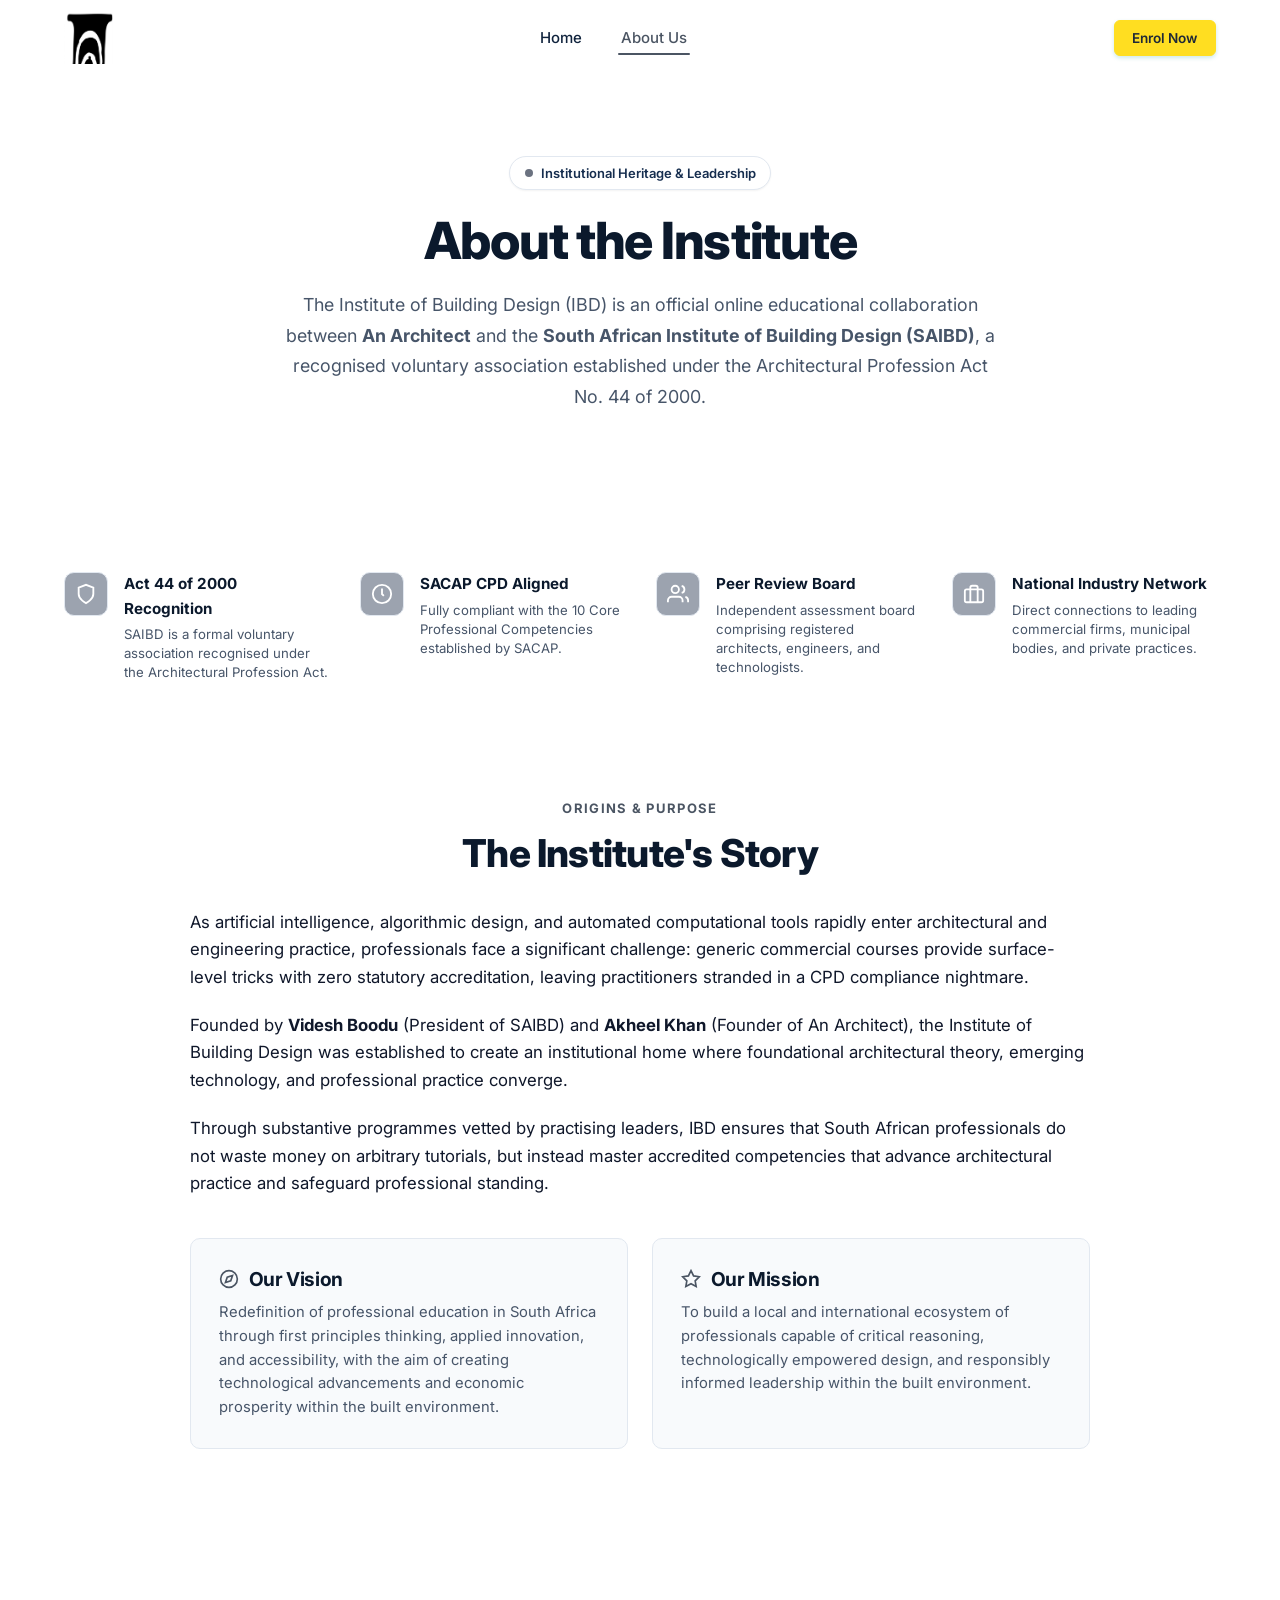
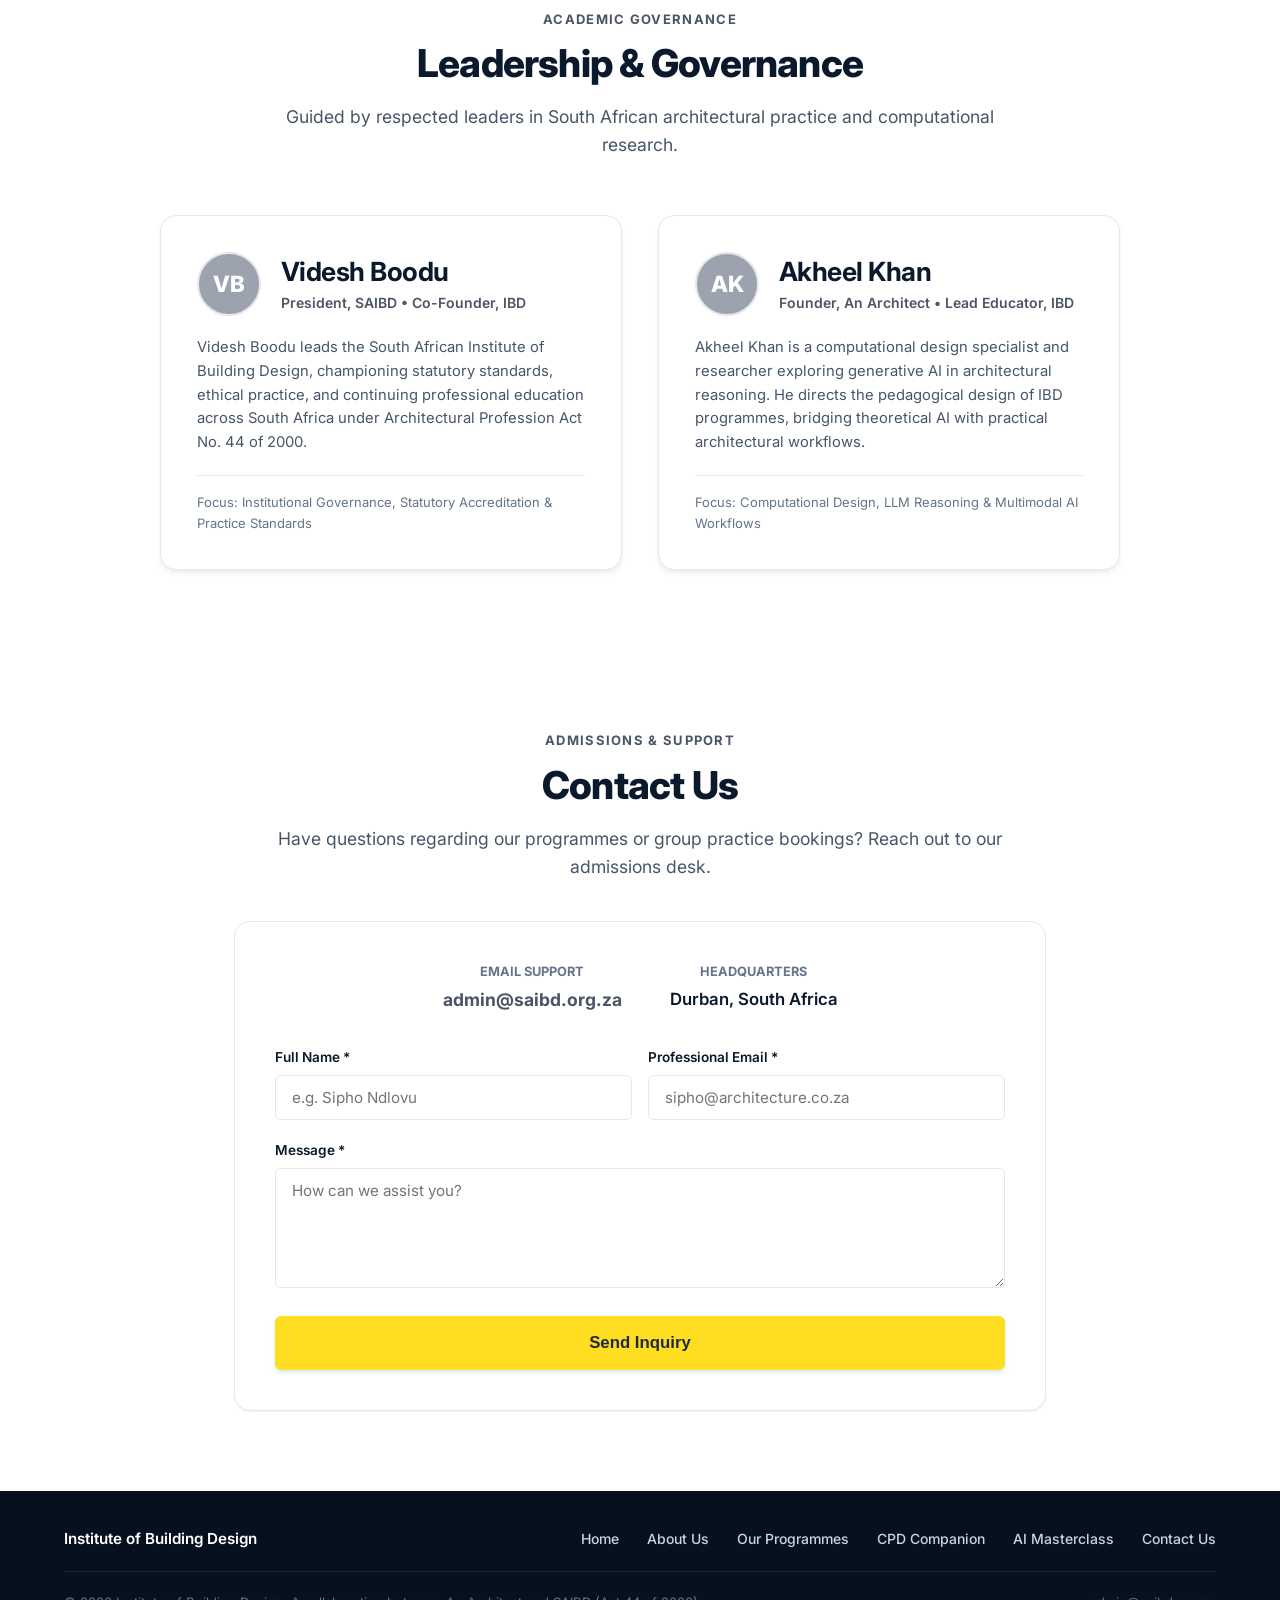
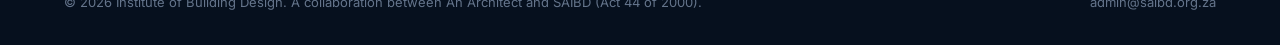
==== commit bb8eebdb: "Add files via upload" ====
--- a/about.html
+++ b/about.html
@@ -9,6 +9,44 @@
   <link rel="preconnect" href="https://fonts.gstatic.com" crossorigin>
   <link href="https://fonts.googleapis.com/css2?family=Inter:wght@400;500;600;700;800&display=swap" rel="stylesheet">
   <link rel="stylesheet" href="css/style.css">
+  <style>
+    /* ===== Brand: yellow buttons, white theme, grey/white icons ===== */
+    :root{--brand:rgb(255,222,33);--brand-hover:rgb(240,205,0);--teal-50:#fff;--teal-400:#d1d5db;--teal-500:#6b7280;--teal-600:#4b5563;--teal-700:#4b5563;}
+    html{scroll-behavior:smooth;}
+    body,.hero-wrapper,.section,.section-alt,.trust-bar{background:#fff !important;}
+    .btn-teal,.btn-navy,.btn.btn-teal,.btn.btn-navy{background:var(--brand) !important;border-color:var(--brand) !important;color:#1f2937 !important;transition:transform .2s ease,box-shadow .2s ease,background .2s ease;}
+    .btn-teal:hover,.btn-navy:hover{background:var(--brand-hover) !important;border-color:var(--brand-hover) !important;transform:translateY(-2px);box-shadow:0 6px 16px rgba(255,222,33,.45);}
+    .btn-outline{background:#fff !important;color:#1f2937 !important;border:1.5px solid #d1d5db !important;}
+    .btn-outline:hover{border-color:var(--brand) !important;background:rgba(255,222,33,.15) !important;}
+    .featured-ribbon{background:var(--brand) !important;color:#1f2937 !important;}
+    .feature-icon{color:#9ca3af !important;fill:#9ca3af !important;}
+    .author-avatar,.leadership-avatar{background:#9ca3af !important;color:#fff !important;border:2px solid #e5e7eb !important;}
+    .trust-icon-box{background:#9ca3af !important;color:#fff !important;}
+    .mobile-nav-links a[style]{color:#1f2937 !important;}
+    .hero-content-centered div[style*="border:2px solid"]{border-color:var(--brand) !important;}
+    .no-refund{font-size:.85rem;font-weight:700;color:#1f2937;background:rgba(255,222,33,.25);border-radius:8px;padding:.6rem .9rem;margin-top:1rem;}
+
+    /* ===== One smooth page: no lines between sections ===== */
+    .site-header,.hero-wrapper,.section,.section-alt,.trust-bar,.site-footer{border-top:0 !important;border-bottom:0 !important;}
+    hr{display:none;}
+
+    /* ===== Subtle section transition ===== */
+    .reveal-ready main > section{opacity:0;transform:translateY(16px);transition:opacity .9s ease,transform .9s cubic-bezier(.2,.8,.2,1);}
+    .reveal-ready main > section.in-view{opacity:1;transform:none;}
+
+    /* ===== Testimonials: hover motion + horizontal row, no scrollbar ===== */
+    .testimonials-grid{display:flex !important;flex-wrap:nowrap;gap:1.25rem;overflow-x:auto;scroll-snap-type:x mandatory;padding:.75rem .25rem 1.5rem;-webkit-overflow-scrolling:touch;scrollbar-width:none;-ms-overflow-style:none;cursor:grab;}
+    .testimonials-grid::-webkit-scrollbar{display:none;}
+    .testimonials-grid.dragging{cursor:grabbing;scroll-snap-type:none;user-select:none;}
+    .testimonials-grid .testimonial-card{flex:0 0 340px;max-width:340px;scroll-snap-align:start;display:flex;flex-direction:column;justify-content:space-between;background:#fff;}
+    @media (max-width:640px){.testimonials-grid .testimonial-card{flex-basis:85%;max-width:85%;}}
+    .testimonial-card{transition:transform .35s cubic-bezier(.2,.8,.2,1),box-shadow .35s ease,border-color .35s ease;border:1px solid transparent;will-change:transform;}
+    .testimonial-card:hover{transform:translateY(-8px) scale(1.02);box-shadow:0 18px 40px rgba(0,0,0,.12);border-color:var(--brand);}
+    .testimonial-card .author-avatar{transition:transform .35s ease,background .35s ease;}
+    .testimonial-card:hover .author-avatar{transform:rotate(-8deg) scale(1.12);background:var(--brand) !important;color:#1f2937 !important;}
+    .testimonials-grid:hover .testimonial-card:not(:hover){opacity:.7;transition:opacity .3s ease;}
+    @media (prefers-reduced-motion:reduce){html{scroll-behavior:auto;}.reveal-ready main > section{opacity:1;transform:none;transition:none;}.testimonial-card,.testimonial-card *,.btn{transition:none !important;transform:none !important;}}
+  </style>
 </head>
 <body>
 
@@ -27,7 +65,7 @@
       </nav>
 
       <div class="nav-actions">
-        <button class="btn btn-teal btn-sm" data-checkout-trigger="cpd-companion" id="nav-enrol-btn">Enrol Now</button>
+        <a href="https://paystack.shop/pay/bzzaclu1al" target="_blank" rel="noopener" class="btn btn-teal btn-sm" id="nav-enrol-btn">Enrol Now</a>
         <button class="mobile-toggle" aria-label="Open Mobile Menu">
           <svg width="24" height="24" viewBox="0 0 24 24" fill="none" stroke="currentColor" stroke-width="2">
             <line x1="3" y1="12" x2="21" y2="12"></line>
@@ -52,7 +90,7 @@
         <li><a href="#contact">Contact Us</a></li>
       </ul>
       <div style="margin-top:auto;display:flex;flex-direction:column;gap:0.75rem;">
-        <button class="btn btn-teal btn-block" data-checkout-trigger="cpd-companion">Enrol Now</button>
+        <a href="https://paystack.shop/pay/bzzaclu1al" target="_blank" rel="noopener" class="btn btn-teal btn-block">Enrol Now</a>
         <p style="margin-top:0.75rem;font-size:0.8rem;color:var(--text-light);text-align:center;">
           SAIBD & An Architect Collaboration
         </p>
@@ -292,6 +330,21 @@
     </div>
   </footer>
 
+  <script>
+    (function(){
+      var d=document.documentElement;
+      if(!('IntersectionObserver' in window)||window.matchMedia('(prefers-reduced-motion: reduce)').matches)return;
+      d.classList.add('reveal-ready');
+      var io=new IntersectionObserver(function(es){es.forEach(function(e){if(e.isIntersecting){e.target.classList.add('in-view');io.unobserve(e.target);}});},{threshold:0.06});
+      document.querySelectorAll('main > section').forEach(function(s){io.observe(s);});
+      var g=document.querySelector('.testimonials-grid');
+      if(g){var down=false,sx=0,sl=0;
+        g.addEventListener('mousedown',function(e){down=true;g.classList.add('dragging');sx=e.pageX;sl=g.scrollLeft;});
+        window.addEventListener('mouseup',function(){down=false;g.classList.remove('dragging');});
+        g.addEventListener('mousemove',function(e){if(!down)return;e.preventDefault();g.scrollLeft=sl-(e.pageX-sx);});
+      }
+    })();
+  </script>
   <script src="js/main.js"></script>
 </body>
 </html>
--- a/css/style.css
+++ b/css/style.css
@@ -512,12 +512,26 @@
 }
 
 .hero-title {
-  font-size: clamp(2.35rem, 4.2vw, 3.5rem);
+  font-size: clamp(2rem, 3.8vw, 3.4rem);
   font-weight: 800;
   color: var(--navy-900);
-  line-height: 1.15;
+  line-height: 1.18;
   margin-bottom: 1.25rem;
-  letter-spacing: -0.03em;
+  letter-spacing: -0.025em;
+}
+
+.hero-cta-group {
+  display: flex;
+  align-items: center;
+  gap: 1rem;
+  flex-wrap: wrap;
+}
+
+.hero-trust-list {
+  display: flex;
+  align-items: center;
+  gap: 2rem;
+  flex-wrap: wrap;
 }
 
 .hero-content-centered {
@@ -528,17 +542,17 @@
 }
 
 .hero-content-centered .hero-title {
-  font-size: clamp(2.4rem, 4.5vw, 3.6rem);
+  font-size: clamp(2rem, 4vw, 3.4rem);
   font-weight: 800;
   color: var(--navy-900);
-  line-height: 1.15;
+  line-height: 1.18;
   margin-bottom: 1.25rem;
-  letter-spacing: -0.03em;
+  letter-spacing: -0.025em;
 }
 
 .hero-content-centered .hero-desc {
-  font-size: 1.2rem;
-  line-height: 1.75;
+  font-size: clamp(1.05rem, 1.4vw, 1.175rem);
+  line-height: 1.7;
   color: var(--text-muted);
   max-width: 720px;
   margin: 0 auto 2.25rem;
@@ -765,7 +779,7 @@
   background-color: #FFFFFF;
   border: 1px solid var(--border-light);
   border-radius: var(--radius-lg);
-  padding: 2.75rem 2.25rem;
+  padding: 2.25rem 2rem;
   display: flex;
   flex-direction: column;
   position: relative;
@@ -830,16 +844,17 @@
 .price-display {
   display: flex;
   align-items: baseline;
+  flex-wrap: wrap;
   gap: 0.5rem;
   margin-bottom: 0.35rem;
 }
 
 .price-val {
-  font-size: 3rem;
+  font-size: clamp(2.35rem, 3.2vw, 2.85rem);
   font-weight: 800;
   color: var(--navy-900);
   line-height: 1;
-  letter-spacing: -0.03em;
+  letter-spacing: -0.02em;
 }
 
 .price-unit {
@@ -1457,6 +1472,166 @@
   resize: vertical;
 }
 
+/* Contact Section Responsive Card & Form */
+.contact-card-wrapper {
+  background: #FFFFFF;
+  border: 1px solid var(--border-light);
+  border-radius: var(--radius-lg);
+  padding: 2.5rem;
+  box-shadow: var(--shadow-sm);
+  width: 100%;
+}
+
+.contact-info-header {
+  display: flex;
+  justify-content: center;
+  gap: 3rem;
+  flex-wrap: wrap;
+  margin-bottom: 2rem;
+  text-align: center;
+}
+
+.form-grid-2 {
+  display: grid;
+  grid-template-columns: 1fr 1fr;
+  gap: 1rem;
+  width: 100%;
+}
+
+.contact-split-grid {
+  display: grid;
+  grid-template-columns: 1.05fr 0.95fr;
+  gap: 3.5rem;
+}
+
+/* Worth Box */
+.worth-box {
+  margin-top: 3.5rem;
+  background: #FFFFFF;
+  border: 1px solid var(--border-light);
+  border-radius: var(--radius-lg);
+  padding: 2.75rem 2.25rem;
+  box-shadow: var(--shadow-md);
+}
+
+/* About Page: Story, Vision & Mission */
+.story-wrapper {
+  max-width: 900px;
+  margin: 0 auto;
+}
+
+.story-body {
+  font-size: 1.05rem;
+  line-height: 1.7;
+  color: var(--text-main);
+  margin-bottom: 2.5rem;
+}
+
+.story-body p {
+  margin-bottom: 1.25rem;
+}
+
+.vision-mission-cards {
+  display: grid;
+  grid-template-columns: 1fr 1fr;
+  gap: 1.5rem;
+}
+
+.vision-card,
+.mission-card {
+  background-color: var(--bg-subtle);
+  border: 1px solid var(--border-light);
+  border-radius: var(--radius-md);
+  padding: 1.75rem;
+  transition: border-color 0.2s ease, box-shadow 0.2s ease;
+}
+
+.vision-card:hover,
+.mission-card:hover {
+  border-color: var(--teal-400);
+  box-shadow: var(--shadow-sm);
+}
+
+.vision-card-title,
+.mission-card-title {
+  font-size: 1.2rem;
+  color: var(--navy-900);
+  margin-bottom: 0.65rem;
+  display: flex;
+  align-items: center;
+  gap: 0.6rem;
+  font-weight: 700;
+}
+
+.vision-card-text,
+.mission-card-text {
+  font-size: 0.925rem;
+  color: var(--text-muted);
+  line-height: 1.6;
+  margin-bottom: 0;
+}
+
+/* Leadership & Governance */
+.leadership-grid {
+  display: grid;
+  grid-template-columns: 1fr 1fr;
+  gap: 2.25rem;
+  max-width: 960px;
+  margin: 0 auto;
+}
+
+.leadership-card {
+  background: #FFFFFF;
+  border: 1px solid var(--border-light);
+  border-radius: var(--radius-lg);
+  padding: 2.25rem;
+  box-shadow: var(--shadow-md);
+  display: flex;
+  flex-direction: column;
+}
+
+.leadership-card-header {
+  display: flex;
+  align-items: center;
+  gap: 1.25rem;
+  margin-bottom: 1.25rem;
+}
+
+.leadership-avatar {
+  width: 64px;
+  height: 64px;
+  border-radius: 50%;
+  color: #FFFFFF;
+  display: flex;
+  align-items: center;
+  justify-content: center;
+  font-weight: 800;
+  font-size: 1.4rem;
+  flex-shrink: 0;
+}
+
+.leadership-role {
+  font-size: 0.875rem;
+  font-weight: 600;
+  color: var(--teal-700);
+  display: block;
+}
+
+.leadership-bio {
+  font-size: 0.925rem;
+  color: var(--text-muted);
+  line-height: 1.6;
+  margin-bottom: 1.25rem;
+}
+
+.leadership-focus {
+  margin-top: auto;
+  padding-top: 1rem;
+  border-top: 1px solid var(--border-light);
+  font-size: 0.8125rem;
+  color: var(--text-light);
+}
+
 /* Footer - Compact & Clean without Logo */
 .site-footer {
   background-color: var(--navy-950);
@@ -1513,7 +1688,10 @@
   to { opacity: 1; }
 }
 
-/* Responsive Media Queries */
+/* ==========================================================================
+   Responsive Media Queries — Optimized for Mobile Viewports
+   ========================================================================== */
+
 @media (max-width: 1024px) {
   .hero-grid {
     grid-template-columns: 1fr;
@@ -1539,6 +1717,31 @@
 }
 
 @media (max-width: 768px) {
+  /* Layout & Container */
+  .container {
+    padding-left: 1.25rem;
+    padding-right: 1.25rem;
+  }
+  .section {
+    padding: 3.25rem 0;
+  }
+  .section-sm {
+    padding: 2.25rem 0;
+  }
+  .section-header {
+    margin-bottom: 2.25rem;
+  }
+  .section-title {
+    font-size: 1.65rem;
+    line-height: 1.25;
+  }
+  .section-subtitle {
+    font-size: 0.95rem;
+    line-height: 1.55;
+    margin-bottom: 1.75rem;
+  }
+
+  /* Navigation */
   .nav-menu,
   .nav-actions .btn:not(.btn-mobile-visible) {
     display: none;
@@ -1546,22 +1749,376 @@
   .mobile-toggle {
     display: block;
   }
-  .hero-floating-card {
+
+  /* Hero Section (Clear, Balanced Mobile Typography) */
+  .hero-wrapper {
+    padding: 2.75rem 0 3.25rem;
+  }
+  .hero-content-centered {
+    padding: 0;
+  }
+  .hero-kicker {
+    font-size: 0.75rem;
+    padding: 0.35rem 0.75rem;
+    max-width: 100%;
+    white-space: normal;
+    text-align: left;
+    line-height: 1.35;
+    margin-bottom: 1rem;
+    box-sizing: border-box;
+  }
+  .hero-title,
+  .hero-content-centered .hero-title {
+    font-size: 1.8rem;
+    font-weight: 800;
+    line-height: 1.22;
+    letter-spacing: -0.02em;
+    margin-bottom: 1rem;
+  }
+  .hero-content-centered .hero-desc {
+    font-size: 0.95rem;
+    line-height: 1.6;
+    margin-bottom: 1.5rem;
+  }
+  .hero-cta-group,
+  .hero-content-centered .hero-cta-group {
+    display: flex;
+    flex-direction: column;
+    width: 100%;
+    max-width: 320px;
+    margin-left: auto;
+    margin-right: auto;
+    margin-bottom: 1.75rem;
+    gap: 0.75rem;
+  }
+  .hero-cta-group .btn {
+    width: 100%;
+    justify-content: center;
+    text-align: center;
+  }
+  .hero-trust-list,
+  .hero-content-centered .hero-trust-list {
+    flex-direction: column;
+    align-items: flex-start;
+    gap: 0.65rem;
+    padding-top: 1.25rem;
+  }
+  .hero-trust-item {
+    font-size: 0.8125rem;
+    text-align: left;
+    display: flex;
+    align-items: flex-start;
+    gap: 0.5rem;
+  }
+
+  /* Trust Signals Bar */
+  .trust-bar {
+    padding: 1.75rem 0;
+  }
+  .trust-grid {
+    grid-template-columns: 1fr;
+    gap: 1.25rem;
+  }
+  .trust-card {
+    gap: 0.85rem;
+  }
+  .trust-icon-box {
+    width: 38px;
+    height: 38px;
+  }
+  .trust-icon-box svg {
+    width: 18px;
+    height: 18px;
+  }
+  .trust-card strong {
+    font-size: 0.9rem;
+    margin-bottom: 0.2rem;
+  }
+  .trust-card span {
+    font-size: 0.8rem;
+    line-height: 1.4;
+  }
+
+  /* Option 1 & Option 2: Programmes & Pricing Cards */
+  .pricing-grid {
+    grid-template-columns: 1fr;
+    gap: 1.75rem;
+  }
+  .product-card {
+    padding: 1.5rem 1.25rem !important;
+    border-radius: var(--radius-md);
+  }
+  .product-header {
+    margin-bottom: 1rem;
+    padding-bottom: 1rem;
+  }
+  .product-tag {
+    font-size: 0.75rem;
+    margin-bottom: 0.35rem;
+  }
+  .product-card h3 {
+    font-size: 1.35rem;
+    margin-bottom: 0.35rem;
+    line-height: 1.25;
+  }
+  .product-desc {
+    font-size: 0.875rem;
+    line-height: 1.45;
+    margin-bottom: 0.85rem;
+  }
+  .price-display {
+    display: flex;
+    align-items: baseline;
+    flex-wrap: wrap;
+    gap: 0.4rem;
+    margin-bottom: 0.35rem;
+  }
+  .price-val {
+    font-size: 2.15rem;
+    letter-spacing: -0.01em;
+    line-height: 1.1;
+  }
+  .price-unit {
+    font-size: 0.85rem;
+    font-weight: 600;
+  }
+  .price-note {
+    font-size: 0.8125rem;
+    line-height: 1.4;
+    margin-top: 0.4rem;
+    padding: 0.4rem 0.65rem;
+    background: var(--teal-50);
+    border: 1px solid var(--teal-100);
+    border-radius: var(--radius-sm);
+  }
+  .product-features-title {
+    font-size: 0.8rem;
+    margin-bottom: 0.75rem;
+  }
+  .feature-list {
+    gap: 0.55rem;
+    margin-bottom: 1.5rem;
+  }
+  .feature-item {
+    font-size: 0.875rem;
+    line-height: 1.4;
+    gap: 0.6rem;
+  }
+  .product-actions {
+    display: flex;
+    flex-direction: column;
+    gap: 0.65rem;
+  }
+  .product-actions .btn {
+    width: 100%;
+    justify-content: center;
+    padding: 0.8rem 1rem;
+    font-size: 0.95rem;
+  }
+  .featured-ribbon {
+    font-size: 0.7rem;
+    padding: 0.25rem 0.9rem;
+    top: -11px;
+  }
+
+  /* What Makes This Worth Section */
+  .worth-box {
+    margin-top: 2.5rem;
+    padding: 1.5rem 1.15rem;
+    border-radius: var(--radius-md);
+  }
+  .worth-box h3 {
+    font-size: 1.35rem;
+    line-height: 1.3;
+  }
+  .worth-box p {
+    font-size: 0.9rem;
+    line-height: 1.55;
+  }
+  .worth-card-grid {
+    grid-template-columns: 1fr;
+    gap: 1rem;
+    margin-top: 1.25rem;
+  }
+  .worth-card {
+    padding: 1.25rem 1rem;
+  }
+
+  /* About Section: Story, Vision & Mission */
+  .story-body {
+    font-size: 0.925rem;
+    line-height: 1.6;
+    margin-bottom: 1.75rem;
+  }
+  .story-body p {
+    margin-bottom: 0.9rem;
+  }
+  .vision-mission-cards {
+    grid-template-columns: 1fr;
+    gap: 1rem;
+  }
+  .vision-card,
+  .mission-card {
+    padding: 1.25rem 1.15rem;
+    border-radius: var(--radius-md);
+  }
+  .vision-card-title,
+  .mission-card-title {
+    font-size: 1.05rem;
+    margin-bottom: 0.45rem;
+  }
+  .vision-card-title svg,
+  .mission-card-title svg {
+    width: 18px;
+    height: 18px;
+  }
+  .vision-card-text,
+  .mission-card-text {
+    font-size: 0.85rem;
+    line-height: 1.55;
+    color: var(--text-muted);
+  }
+
+  /* Leadership Cards */
+  .leadership-grid {
+    grid-template-columns: 1fr;
+    gap: 1.25rem;
+  }
+  .leadership-card {
+    padding: 1.5rem 1.15rem;
+    border-radius: var(--radius-md);
+  }
+  .leadership-card-header {
+    gap: 1rem;
+    margin-bottom: 1rem;
+  }
+  .leadership-avatar {
+    width: 52px;
+    height: 52px;
+    font-size: 1.15rem;
+  }
+  .leadership-card h3 {
+    font-size: 1.2rem;
+    margin-bottom: 0.2rem;
+  }
+  .leadership-role {
+    font-size: 0.8125rem;
+  }
+  .leadership-bio {
+    font-size: 0.875rem;
+    line-height: 1.55;
+    margin-bottom: 1rem;
+  }
+  .leadership-focus {
+    font-size: 0.775rem;
+    padding-top: 0.75rem;
+  }
+
+  /* Testimonials */
+  .testimonial-card {
+    padding: 1.5rem 1.15rem;
+  }
+  .testimonial-quote {
+    font-size: 0.875rem;
+    line-height: 1.55;
+    margin-bottom: 1rem;
+  }
+
+  /* Contact Section (Completely Prevents Field Overlapping) */
+  .contact-split-grid {
+    grid-template-columns: 1fr;
+    gap: 2rem;
+  }
+  .contact-card-wrapper {
+    padding: 1.5rem 1.15rem;
+    border-radius: var(--radius-md);
+  }
+  .contact-info-header {
+    flex-direction: column;
+    gap: 1rem;
+    margin-bottom: 1.5rem;
+  }
+  .contact-info-header > div {
+    display: flex;
+    flex-direction: column;
+    align-items: center;
+  }
+  .contact-info-header a {
+    word-break: break-all;
+    font-size: 1rem !important;
+  }
+  .form-grid-2 {
+    grid-template-columns: 1fr !important;
+    gap: 0 !important;
+  }
+  .form-group {
+    margin-bottom: 1rem;
+    width: 100%;
+  }
+  .form-control {
+    font-size: 16px !important; /* Prevents auto-zoom in mobile Safari/Chrome */
+    padding: 0.75rem 0.85rem;
+    width: 100%;
+    max-width: 100%;
+    box-sizing: border-box;
+  }
+
+  /* Checkout Dialog */
+  .checkout-dialog {
+    max-width: 95vw;
+    margin: 1rem auto;
+  }
+  .checkout-body {
+    padding: 1.25rem 1rem;
+  }
+  .checkout-header {
+    padding: 1rem 1.25rem;
+  }
+  .product-select-group,
+  .gateway-grid {
+    grid-template-columns: 1fr;
+  }
+  .checkout-floating-card {
     position: static;
     max-width: 100%;
     margin-top: 1rem;
   }
-  .trust-grid {
-    grid-template-columns: 1fr;
-  }
-  .product-select-group,
-  .gateway-grid {
-    grid-template-columns: 1fr;
-  }
   .footer-grid {
     grid-template-columns: 1fr;
   }
+  .footer-compact {
+    flex-direction: column;
+    align-items: flex-start;
+    gap: 1.25rem;
+  }
+  .footer-nav-links {
+    gap: 1rem;
+    flex-direction: column;
+  }
+  .footer-bottom-copy {
+    flex-direction: column;
+    align-items: flex-start;
+    gap: 0.75rem;
+  }
   .cta-banner {
-    padding: 3rem 1.5rem;
-  }
-}
+    padding: 2.5rem 1.25rem;
+  }
+}
+
+@media (max-width: 480px) {
+  .hero-title,
+  .hero-content-centered .hero-title {
+    font-size: 1.55rem;
+    line-height: 1.22;
+  }
+  .product-card {
+    padding: 1.25rem 0.95rem !important;
+  }
+  .price-val {
+    font-size: 1.85rem;
+    letter-spacing: 0;
+  }
+  .contact-card-wrapper {
+    padding: 1.25rem 0.95rem;
+  }
+}
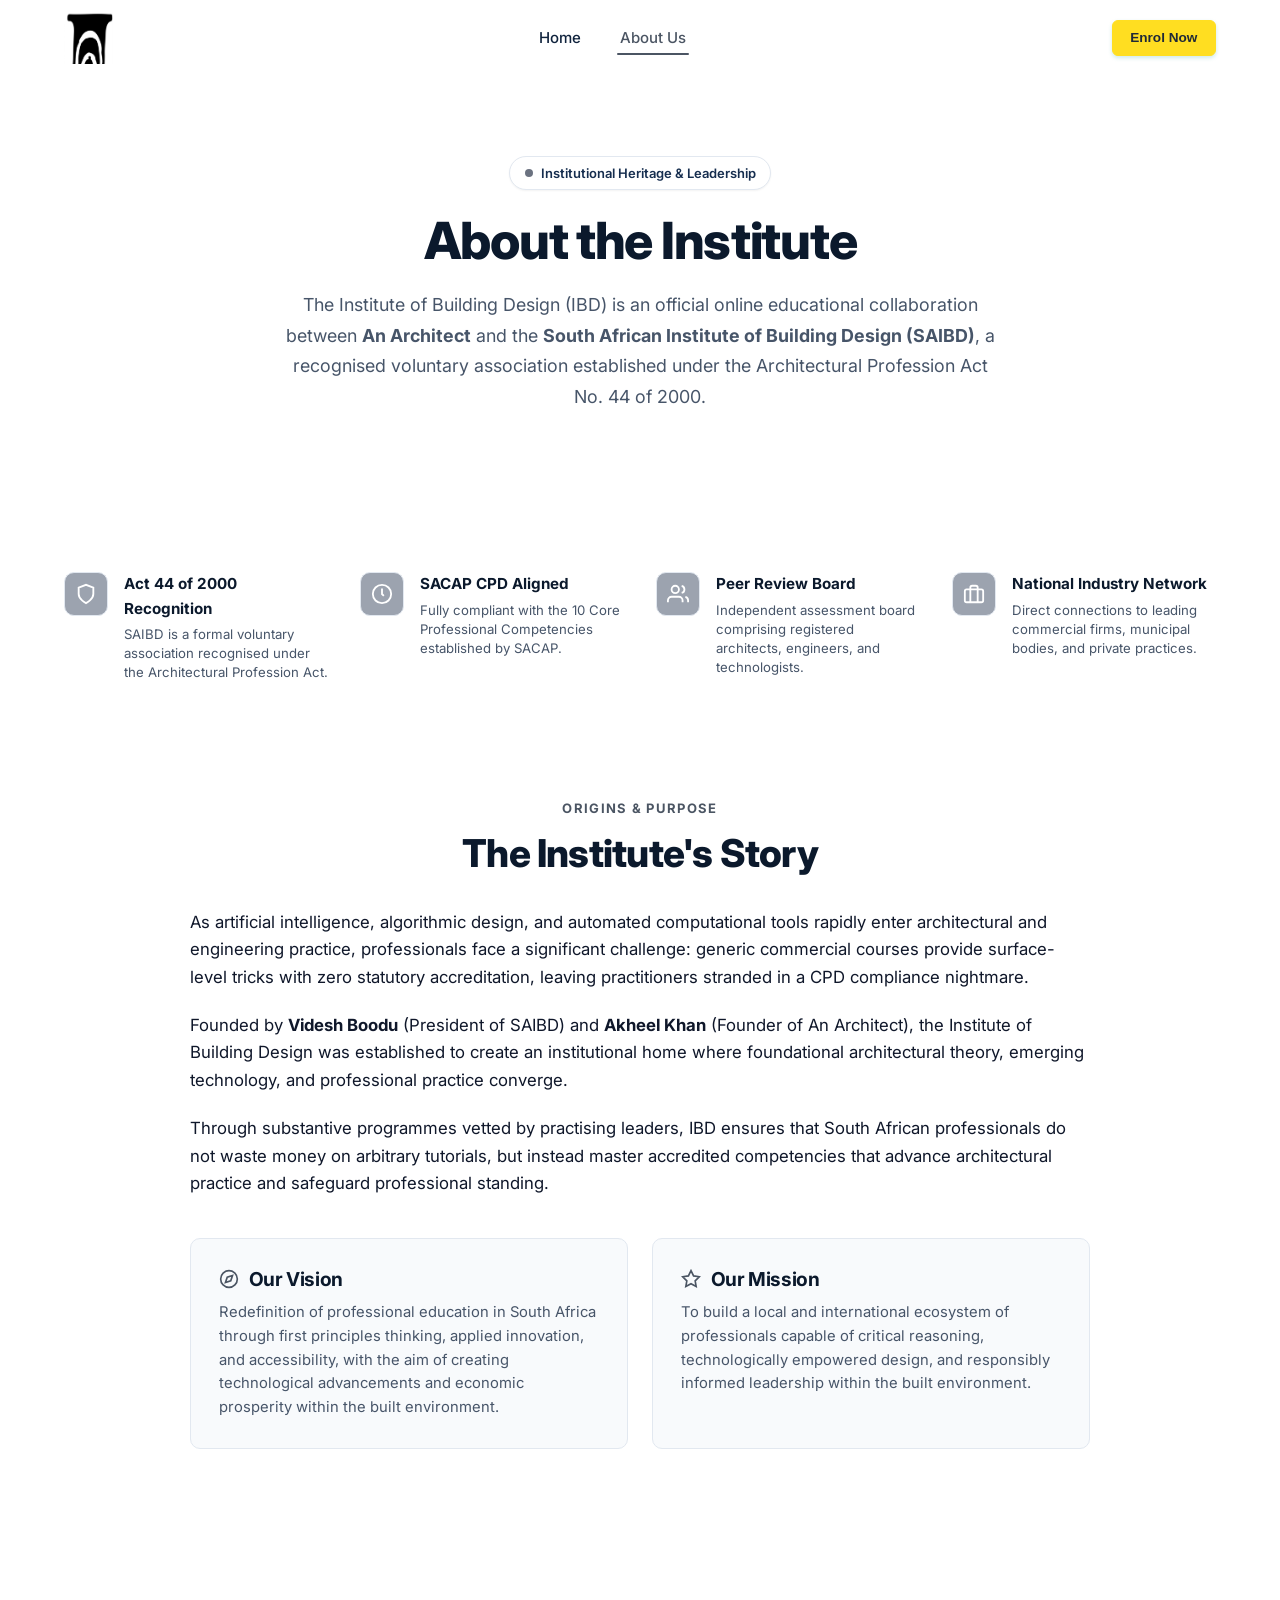
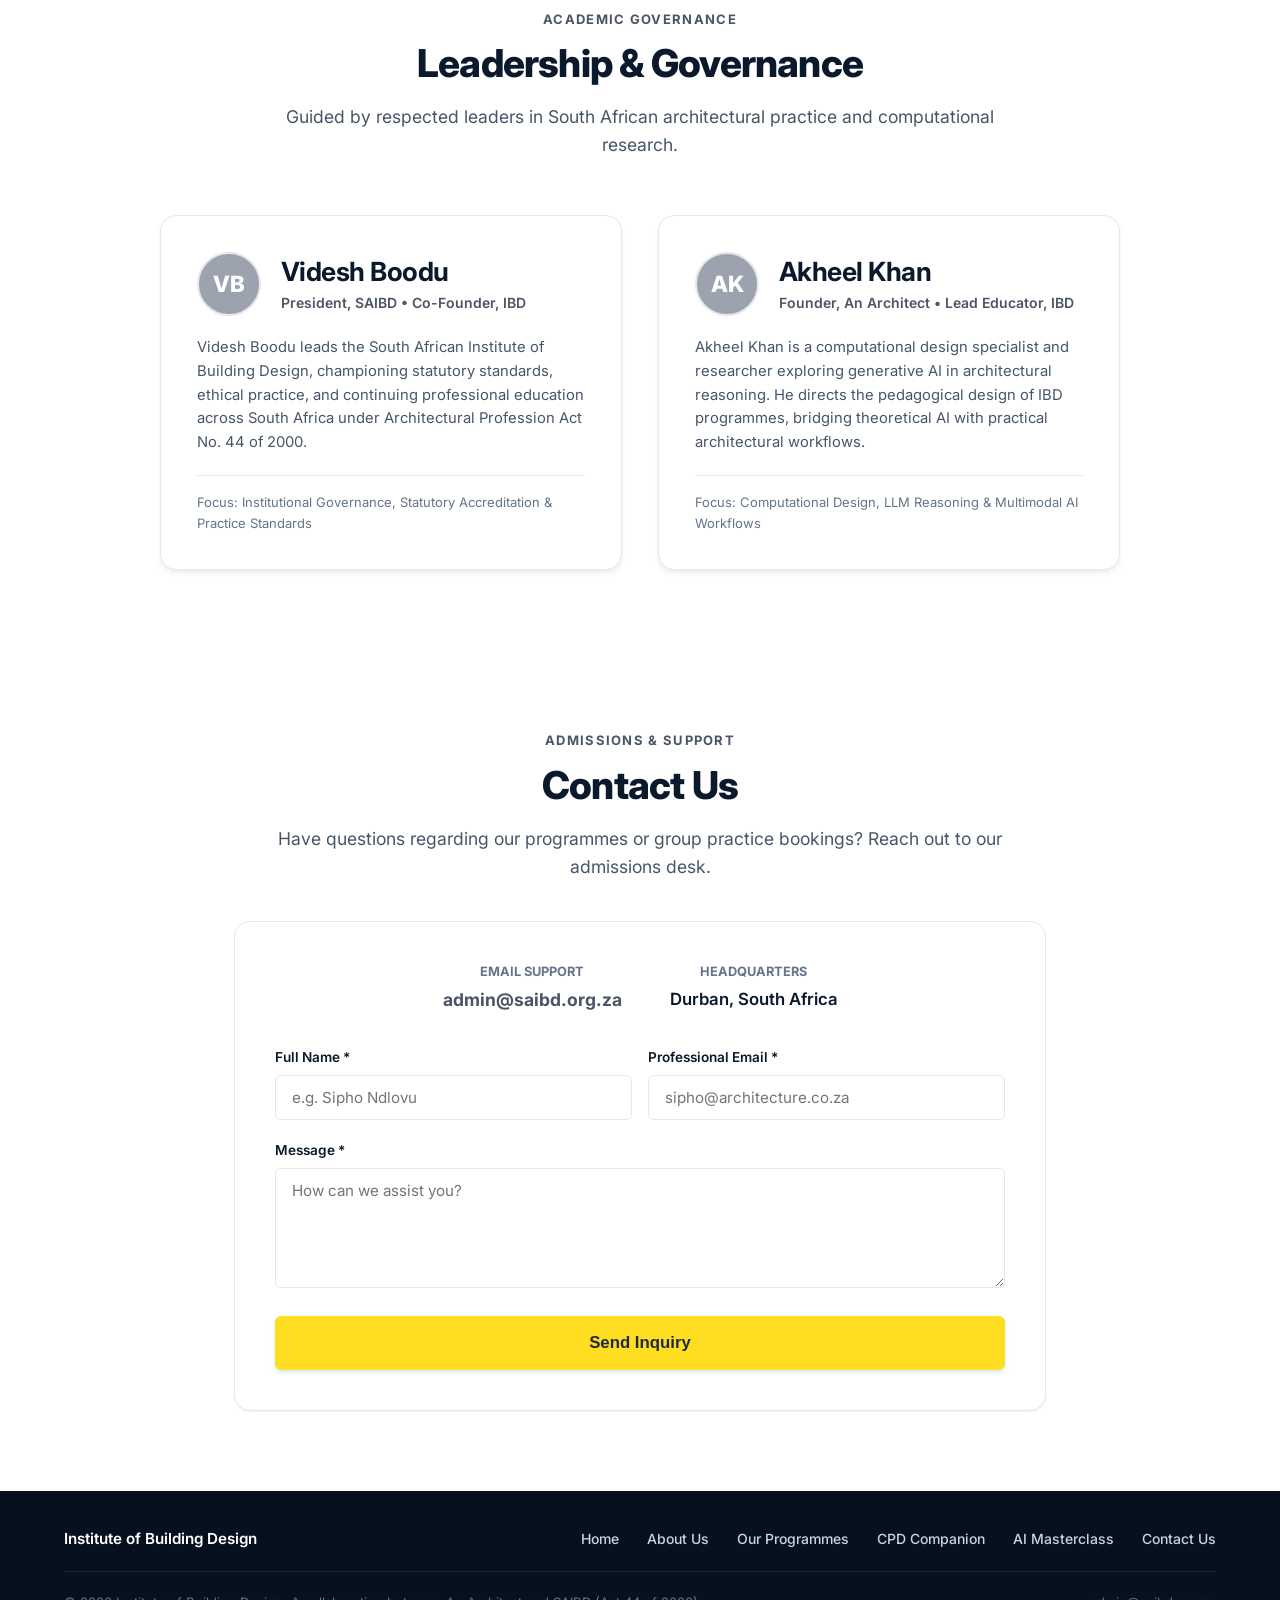
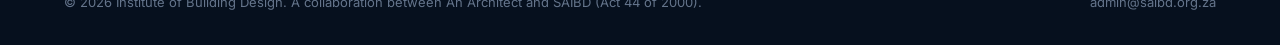
==== commit b531fb05: "Add files via upload" ====
--- a/about.html
+++ b/about.html
@@ -46,6 +46,21 @@
     .testimonial-card:hover .author-avatar{transform:rotate(-8deg) scale(1.12);background:var(--brand) !important;color:#1f2937 !important;}
     .testimonials-grid:hover .testimonial-card:not(:hover){opacity:.7;transition:opacity .3s ease;}
     @media (prefers-reduced-motion:reduce){html{scroll-behavior:auto;}.reveal-ready main > section{opacity:1;transform:none;transition:none;}.testimonial-card,.testimonial-card *,.btn{transition:none !important;transform:none !important;}}
+    /* ===== Enrol chooser ===== */
+    .enrol-pick{position:fixed;inset:0;z-index:9999;display:none;align-items:center;justify-content:center;padding:1rem;background:rgba(17,24,39,.45);}
+    .enrol-pick.open{display:flex;animation:pickFade .25s ease;}
+    .enrol-pick-dialog{background:#fff;border-radius:16px;max-width:560px;width:100%;padding:2rem;box-shadow:0 24px 60px rgba(0,0,0,.25);position:relative;animation:pickRise .35s cubic-bezier(.2,.8,.2,1);}
+    .enrol-pick-close{position:absolute;top:.75rem;right:1rem;background:none;border:0;font-size:1.75rem;line-height:1;cursor:pointer;color:#6b7280;}
+    .enrol-pick h3{font-size:1.4rem;margin:0 0 .25rem;color:#1f2937;}
+    .enrol-pick-sub{color:#6b7280;font-size:.95rem;margin:0 0 1.25rem;}
+    .enrol-pick-option{display:flex;justify-content:space-between;align-items:center;gap:1rem;text-decoration:none;color:#1f2937;border:1.5px solid #e5e7eb;border-radius:12px;padding:1.1rem 1.25rem;margin-bottom:.85rem;transition:transform .25s ease,border-color .25s ease,box-shadow .25s ease,background .25s ease;}
+    .enrol-pick-option:hover{transform:translateY(-3px);border-color:var(--brand);background:rgba(255,222,33,.12);box-shadow:0 10px 24px rgba(0,0,0,.08);}
+    .enrol-pick-option strong{display:block;font-size:1.05rem;}
+    .enrol-pick-option span{font-size:.85rem;color:#6b7280;}
+    .enrol-pick-price{font-weight:800;white-space:nowrap;color:#1f2937 !important;font-size:1rem !important;}
+    .enrol-pick-note{font-size:.8rem;font-weight:700;text-align:center;color:#1f2937;margin:.5rem 0 0;}
+    @keyframes pickFade{from{opacity:0}to{opacity:1}}
+    @keyframes pickRise{from{opacity:0;transform:translateY(14px)}to{opacity:1;transform:none}}
   </style>
 </head>
 <body>
@@ -65,7 +80,7 @@
       </nav>
 
       <div class="nav-actions">
-        <a href="https://paystack.shop/pay/bzzaclu1al" target="_blank" rel="noopener" class="btn btn-teal btn-sm" id="nav-enrol-btn">Enrol Now</a>
+        <button class="btn btn-teal btn-sm" data-enrol-chooser id="nav-enrol-btn">Enrol Now</button>
         <button class="mobile-toggle" aria-label="Open Mobile Menu">
           <svg width="24" height="24" viewBox="0 0 24 24" fill="none" stroke="currentColor" stroke-width="2">
             <line x1="3" y1="12" x2="21" y2="12"></line>
@@ -90,7 +105,7 @@
         <li><a href="#contact">Contact Us</a></li>
       </ul>
       <div style="margin-top:auto;display:flex;flex-direction:column;gap:0.75rem;">
-        <a href="https://paystack.shop/pay/bzzaclu1al" target="_blank" rel="noopener" class="btn btn-teal btn-block">Enrol Now</a>
+        <button class="btn btn-teal btn-block" data-enrol-chooser>Enrol Now</button>
         <p style="margin-top:0.75rem;font-size:0.8rem;color:var(--text-light);text-align:center;">
           SAIBD & An Architect Collaboration
         </p>
@@ -330,6 +345,34 @@
     </div>
   </footer>
 
+  <!-- Enrol chooser -->
+  <div class="enrol-pick" id="enrol-pick" role="dialog" aria-modal="true" aria-labelledby="enrol-pick-title">
+    <div class="enrol-pick-dialog">
+      <button class="enrol-pick-close" type="button" aria-label="Close">&times;</button>
+      <h3 id="enrol-pick-title">Choose your programme</h3>
+      <p class="enrol-pick-sub">Select an option to go to secure payment.</p>
+      <a class="enrol-pick-option" href="https://paystack.shop/pay/CPDCOMP" target="_blank" rel="noopener">
+        <div><strong>Option 1: CPD Companion</strong><span>Annual CPD compliance</span></div>
+        <span class="enrol-pick-price">R 2,500</span>
+      </a>
+      <a class="enrol-pick-option" href="https://paystack.shop/pay/IBD" target="_blank" rel="noopener">
+        <div><strong>Option 2: AI in the Built Environment</strong><span>5-week masterclass</span></div>
+        <span class="enrol-pick-price">R 10,000</span>
+      </a>
+      <p class="enrol-pick-note">No refunds. All payments are final.</p>
+    </div>
+  </div>
+
+  <script>
+    (function(){
+      var m=document.getElementById('enrol-pick');if(!m)return;
+      function open(e){e.preventDefault();m.classList.add('open');}
+      function close(){m.classList.remove('open');}
+      document.querySelectorAll('[data-enrol-chooser]').forEach(function(b){b.addEventListener('click',open);});
+      m.addEventListener('click',function(e){if(e.target===m||e.target.classList.contains('enrol-pick-close'))close();});
+      document.addEventListener('keydown',function(e){if(e.key==='Escape')close();});
+    })();
+  </script>
   <script>
     (function(){
       var d=document.documentElement;
